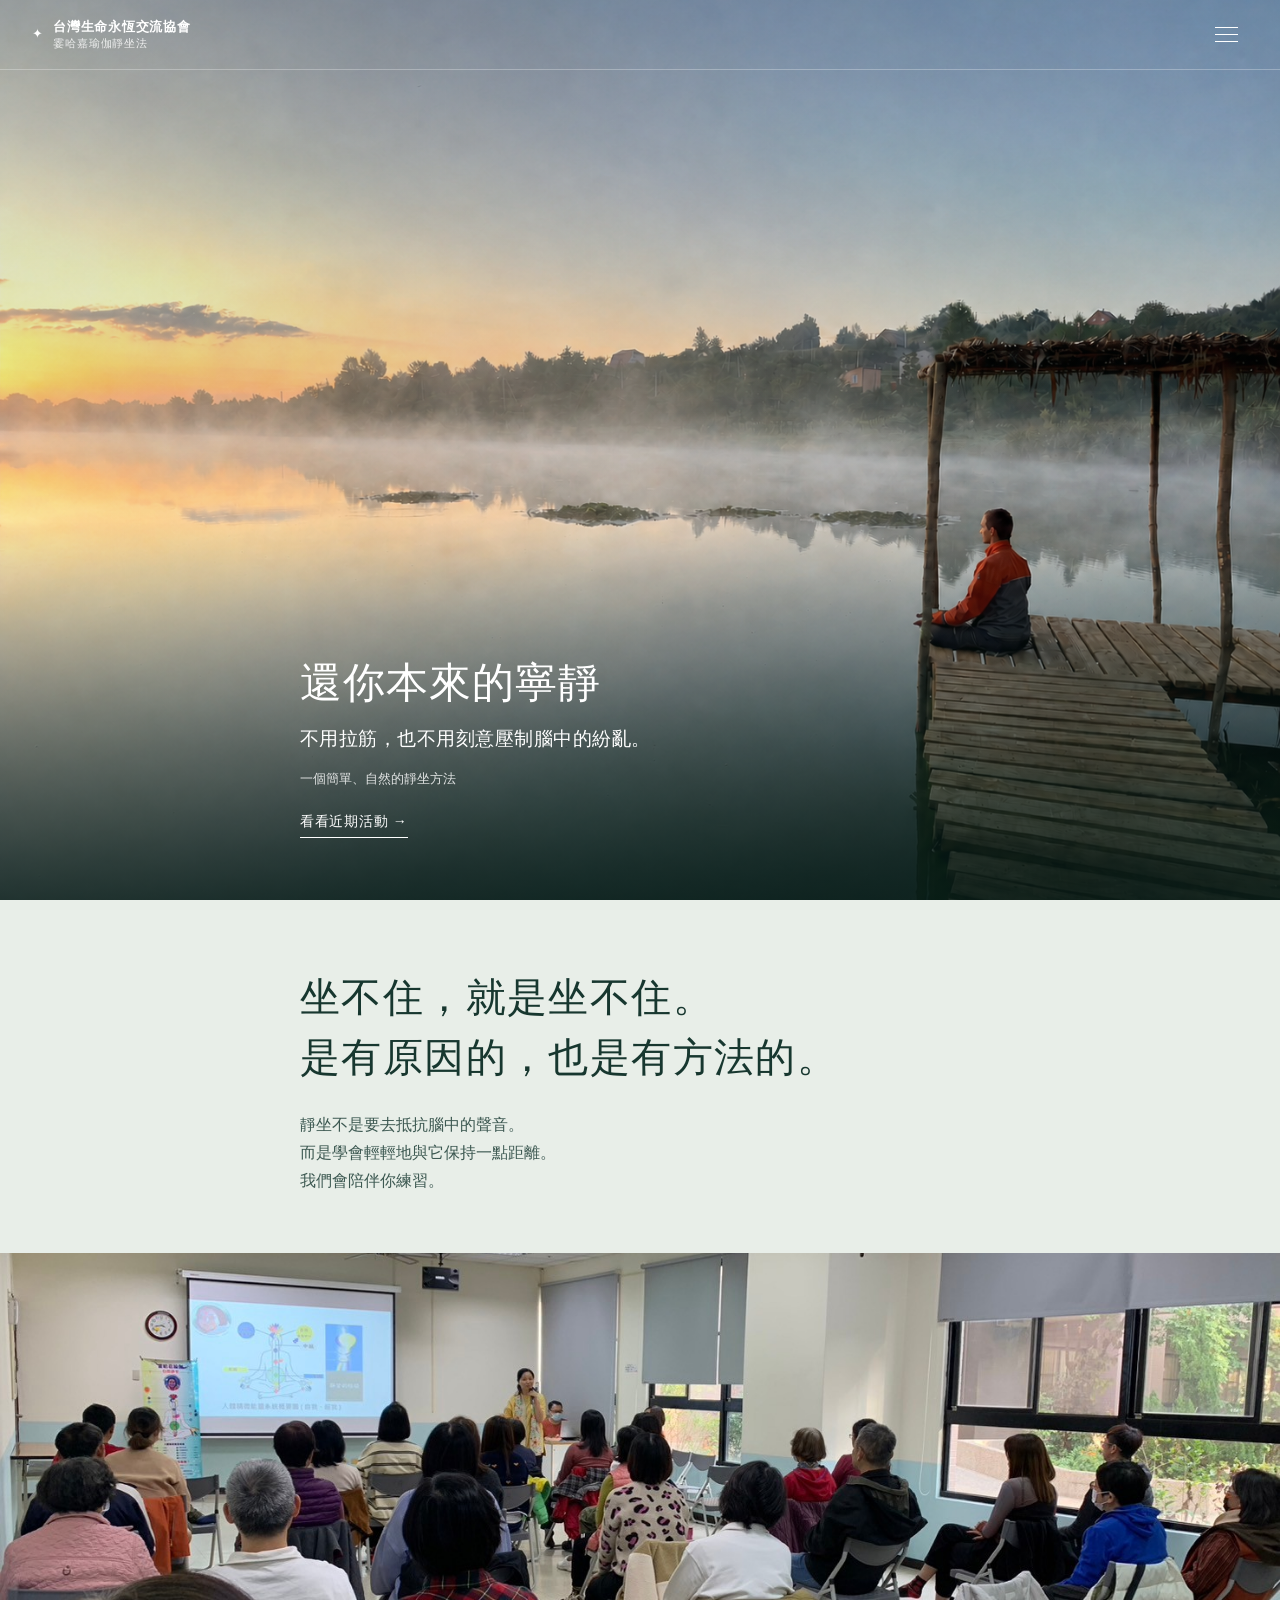
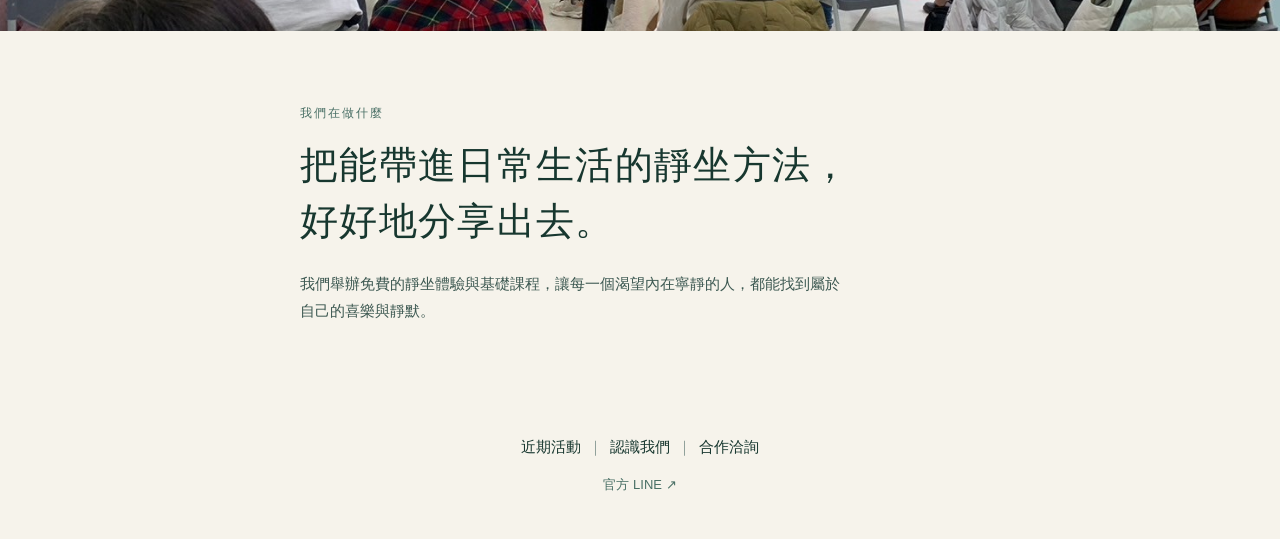
==== index.html @ e746034f "Add files via upload" ====
<!doctype html>
<html lang="zh-Hant">
<head>
  <meta charset="utf-8">
  <meta name="viewport" content="width=device-width,initial-scale=1,viewport-fit=cover">
  <meta name="robots" content="noindex, noarchive">
  <meta property="og:type" content="website">
  <meta property="og:title" content="還你本來的寧靜｜霎哈嘉瑜伽靜坐法">
  <meta property="og:description" content="一個簡單、自然，適合初學者的靜坐方法。">
  <meta property="og:url" content="https://sahajayogatw.github.io/The-Silence-Within/">
  <meta property="og:image" content="https://sahajayogatw.github.io/The-Silence-Within/assets/og.png?v=2">
  <meta name="twitter:card" content="summary_large_image">
  <meta name="twitter:image" content="https://sahajayogatw.github.io/The-Silence-Within/assets/og.png?v=2">
  <link rel="canonical" href="https://sahajayogatw.github.io/The-Silence-Within/">
  <title>還你本來的寧靜｜霎哈嘉瑜伽靜坐法</title>
  <style>
    :root{--ink:#17372f;--deep:#0d2b25;--lake:#496f65;--mist:#e8eee8;--paper:#f6f3eb;--line:rgba(23,55,47,.22);--serif:"Noto Serif TC","Songti TC","PMingLiU",serif;--sans:"Noto Sans TC","PingFang TC","Microsoft JhengHei",sans-serif}
    *{box-sizing:border-box}html{scroll-behavior:smooth}body{margin:0;background:var(--paper);color:var(--ink);font-family:var(--sans);line-height:1.75}a{color:inherit}button{font:inherit}.site-header{position:absolute;inset:0 0 auto;z-index:10;height:70px;padding:0 18px;display:flex;align-items:center;color:#fff;border-bottom:1px solid rgba(255,255,255,.28)}
    .brand{display:flex;align-items:center;gap:10px;text-decoration:none}.mark{font-size:13px}.brand-copy{display:flex;flex-direction:column;line-height:1.35}.brand-copy strong{font-family:var(--serif);font-size:13px;letter-spacing:.06em}.brand-copy span{font-size:11px;opacity:.84;letter-spacing:.08em}
    .menu-button{margin-left:auto;width:44px;height:44px;border:0;background:transparent;color:inherit;display:grid;place-items:center;cursor:pointer}.menu-icon,.menu-icon:before,.menu-icon:after{content:"";display:block;width:23px;height:1px;background:currentColor;position:relative}.menu-icon:before{position:absolute;top:-7px}.menu-icon:after{position:absolute;top:7px}.menu-button[aria-expanded=true] .menu-icon{background:transparent}.menu-button[aria-expanded=true] .menu-icon:before{top:0;transform:rotate(45deg)}.menu-button[aria-expanded=true] .menu-icon:after{top:0;transform:rotate(-45deg)}
    .mobile-nav{position:fixed;z-index:9;inset:0;background:var(--deep);color:#fff;padding:112px 24px 40px;display:flex;flex-direction:column;transform:translateY(-102%);transition:transform .3s ease}.mobile-nav.open{transform:none}.mobile-nav a{font-family:var(--serif);font-size:28px;text-decoration:none;padding:13px 0;border-bottom:1px solid rgba(255,255,255,.18)}.mobile-nav a[aria-current="page"]{border-bottom-color:rgba(255,255,255,.72)}.mobile-nav small{margin-top:auto;opacity:.65}
    .hero{height:100svh;min-height:620px;position:relative;display:flex;align-items:flex-end;color:#fff;overflow:hidden;background:#58736a}.hero img{position:absolute;inset:0;width:100%;height:100%;object-fit:cover;object-position:82% center}.hero:after{content:"";position:absolute;inset:0;background:linear-gradient(rgba(7,29,25,.24),rgba(7,29,25,.01) 58%,rgba(7,29,25,.82))}.hero-copy{position:relative;z-index:1;width:100%;padding:0 22px max(62px,calc(env(safe-area-inset-bottom) + 42px))}.hero h1{font-family:var(--serif);font-weight:500;font-size:clamp(33px,9.5vw,42px);line-height:1.2;letter-spacing:.025em;white-space:nowrap;margin:0 0 15px}.hero-lede{font-family:var(--serif);font-size:19px;line-height:1.65;letter-spacing:.025em;margin:0}.hero-note{font-size:13px;margin:13px 0 0;color:rgba(255,255,255,.84)}.line-link{display:inline-block;margin-top:18px;padding-bottom:4px;border-bottom:1px solid currentColor;text-decoration:none;font-size:14px;letter-spacing:.05em}
    .experience{background:var(--mist)}.experience-copy{padding:68px 22px 58px}.kicker{font-size:12px;letter-spacing:.17em;color:var(--lake);margin:0 0 13px}.experience h2,.work h2{font-family:var(--serif);font-weight:500;letter-spacing:.035em}.experience h2{font-size:clamp(30px,8.8vw,40px);line-height:1.5;margin:0 0 23px}.experience-text{font-size:16px;color:#3c5851;margin:0;max-width:34em}.experience-photo{display:block;width:100%;height:clamp(270px,42svh,420px);object-fit:cover;object-position:center 44%}
    .work{padding:72px 22px 68px;background:var(--paper)}.work h2{font-size:clamp(28px,8.2vw,38px);line-height:1.48;margin:0 0 22px}.work-copy{font-size:15px;color:#3c5851;margin:0;max-width:36em}.work .line-link{color:var(--ink);margin-top:25px}
    .gateways{padding:42px 22px}.gateway-list{display:flex;align-items:center;justify-content:center}.gateway{display:flex;align-items:center;text-decoration:none;font-family:var(--serif);font-size:15px;white-space:nowrap}.gateway:not(:last-child):after{content:"｜";margin:0 7px;color:#879993;font-family:var(--sans);font-weight:300}.gateway strong{font-weight:500}.gateway:active{color:var(--lake)}
    footer{background:var(--deep);color:#dce5df;padding:42px 22px}.footer-meta{display:flex;align-items:baseline;flex-wrap:wrap;gap:5px 10px}.footer-name{font-family:var(--serif);font-size:clamp(11px,3.15vw,13px);line-height:1.7;letter-spacing:.01em;white-space:nowrap;margin:0}.footer-link{color:#b9cac2;font-size:12px;text-underline-offset:4px;white-space:nowrap}
    .mobile-line{display:inline}
    @media(max-width:599px){.mobile-line{display:block}.desktop-break{display:none}.experience h2{font-size:28px;line-height:1.55}}
    @media(min-width:600px){.site-header{padding-inline:32px}.hero-copy,.experience-copy,.work,.gateways,footer{padding-left:max(32px,calc((100vw - 680px)/2));padding-right:max(32px,calc((100vw - 680px)/2))}}
    @media(prefers-reduced-motion:reduce){html{scroll-behavior:auto}.mobile-nav{transition:none}}
    .social-link{display:block;width:max-content;margin:14px auto 0;color:var(--lake);font-size:13px;text-decoration:none}
  </style>
</head>
<body>
  <header class="site-header"><a class="brand" href="#top"><span class="mark" aria-hidden="true">✦</span><span class="brand-copy"><strong>台灣生命永恆交流協會</strong><span>霎哈嘉瑜伽靜坐法</span></span></a><button class="menu-button" type="button" aria-label="開啟主要導覽" aria-expanded="false"><span class="menu-icon"></span></button></header>
  <nav class="mobile-nav" aria-label="主要導覽"><a href="index.html" aria-current="page">首頁</a><a href="activities.html">近期活動</a><a href="about.html">認識我們</a><a href="cooperate.html">合作洽詢</a><a href="https://docs.google.com/forms/d/e/1FAIpQLSfNof_KQOU9m71T4J-Yn13YoA4w-m708eal8SSy8WgQqDBzGQ/viewform?usp=publish-editor" target="_blank" rel="noopener">聯繫我們 ↗</a><a href="https://sahajayoga-tw.com/" target="_blank" rel="noopener">霎哈嘉瑜伽官網 ↗</a><small>簡單、自然，從親身體驗開始。</small></nav>
  <main id="top">
    <section class="hero"><img src="assets/home-lake-clean.png" alt="清晨薄霧中的湖面，一位練習者在水邊安靜靜坐"><div class="hero-copy"><h1>還你本來的寧靜</h1><p class="hero-lede"><span class="mobile-line">不用拉筋，也不用刻意</span><span class="mobile-line">壓制腦中的紛亂。</span></p><p class="hero-note">一個簡單、自然的靜坐方法</p><a class="line-link" href="activities.html">看看近期活動 →</a></div></section>
    <section class="experience"><div class="experience-copy"><h2><span class="mobile-line">坐不住，就是坐不住。</span><br class="desktop-break"><span class="mobile-line">是有原因的，</span><span class="mobile-line">也是有方法的。</span></h2><p class="experience-text">靜坐不是要去抵抗腦中的聲音。<br>而是學會輕輕地與它保持一點距離。<br>我們會陪伴你練習。</p></div><img class="experience-photo" src="assets/about-class.jpg" alt="真實課程中，參與者一起安靜練習靜坐"></section>
    <section class="work"><p class="kicker">我們在做什麼</p><h2><span class="mobile-line">把能帶進日常生活的</span><span class="mobile-line">靜坐方法，</span><br class="desktop-break"><span class="mobile-line">好好地分享出去。</span></h2><p class="work-copy">我們舉辦免費的靜坐體驗與基礎課程，讓每一個渴望內在寧靜的人，都能找到屬於自己的喜樂與靜默。</p></section>
    <section class="gateways" aria-label="主要入口"><div class="gateway-list"><a class="gateway" href="activities.html"><strong>近期活動</strong></a><a class="gateway" href="about.html"><strong>認識我們</strong></a><a class="gateway" href="cooperate.html"><strong>合作洽詢</strong></a></div><a class="social-link" href="https://lin.ee/pckyV9F" target="_blank" rel="noopener">官方 LINE ↗</a></section>
  </main>
  <script>const b=document.querySelector('.menu-button'),n=document.querySelector('.mobile-nav');function closeMenu(){b.setAttribute('aria-expanded','false');b.setAttribute('aria-label','開啟主要導覽');n.classList.remove('open');document.body.style.overflow=''}b.addEventListener('click',()=>{const o=b.getAttribute('aria-expanded')!=='true';b.setAttribute('aria-expanded',String(o));b.setAttribute('aria-label',o?'關閉主要導覽':'開啟主要導覽');n.classList.toggle('open',o);document.body.style.overflow=o?'hidden':''});n.querySelectorAll('a').forEach(a=>a.addEventListener('click',closeMenu));document.addEventListener('keydown',e=>{if(e.key==='Escape')closeMenu()});</script>
</body>
</html>
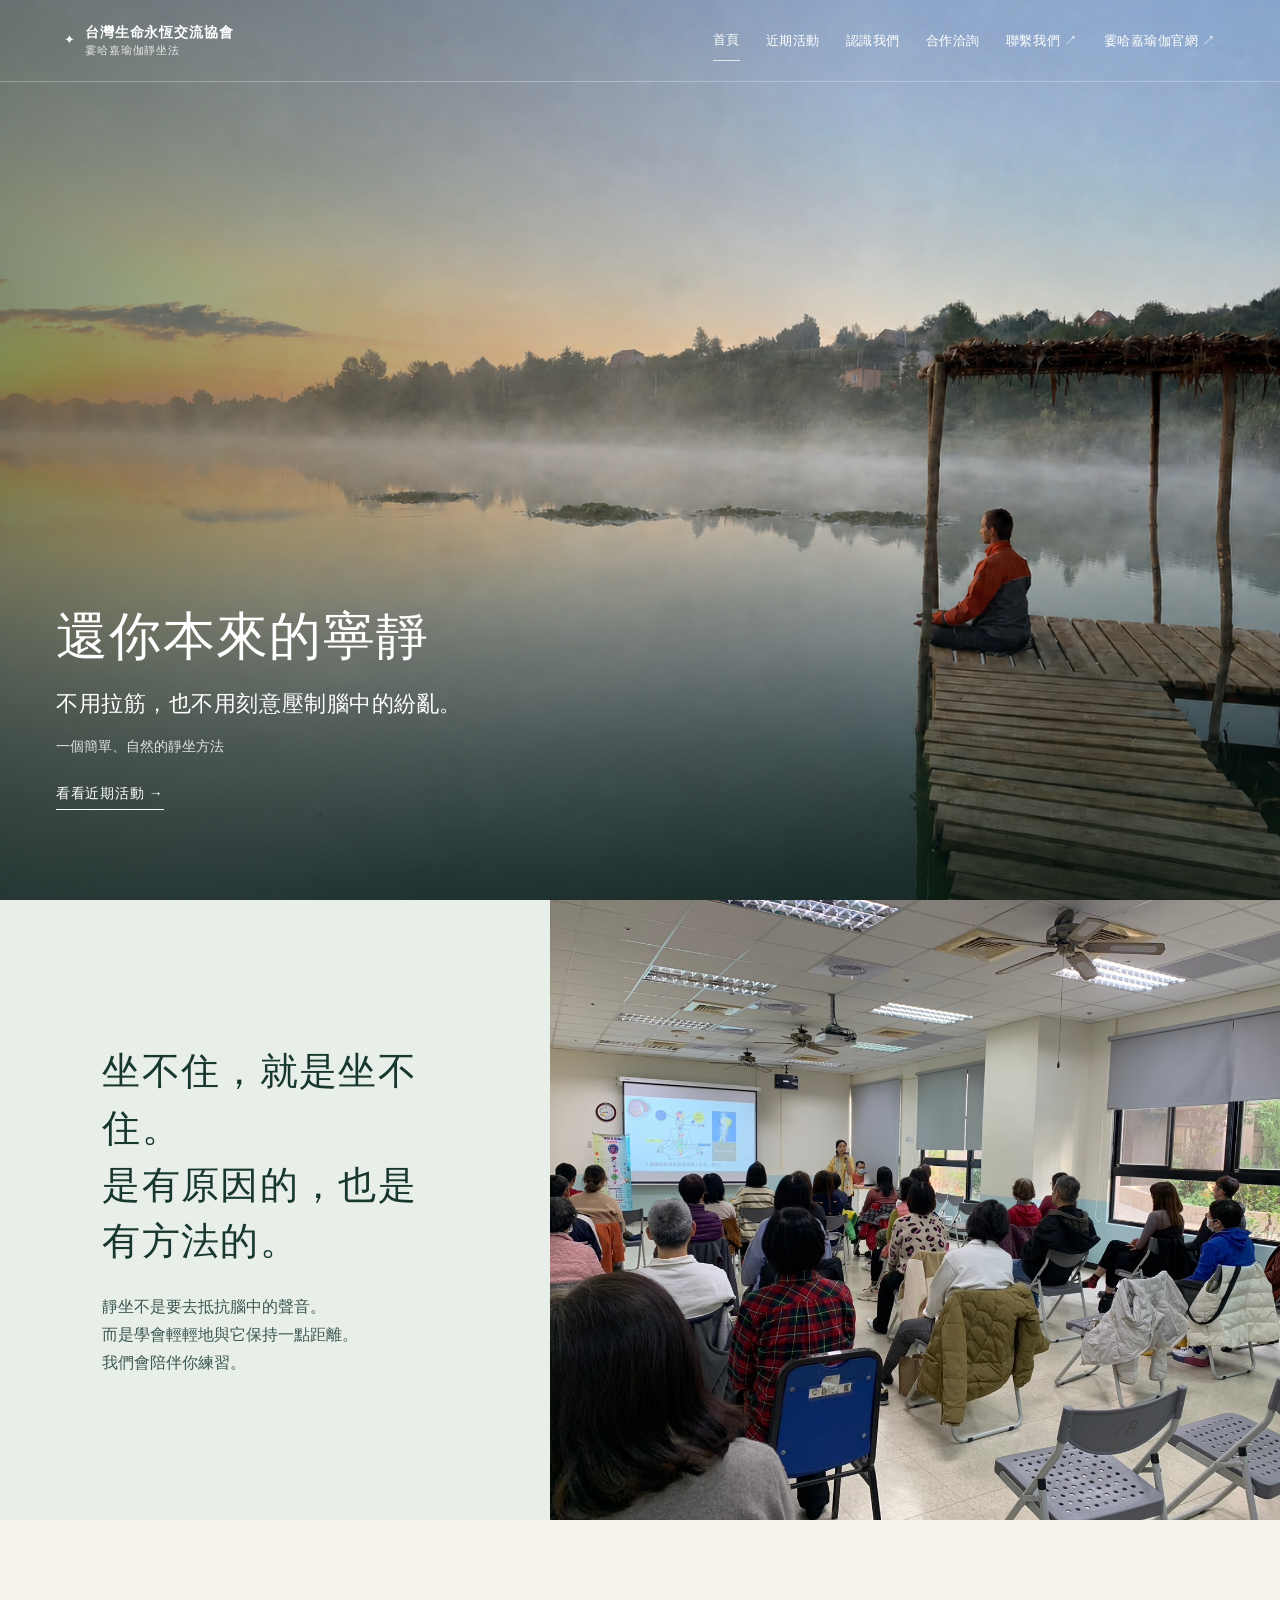
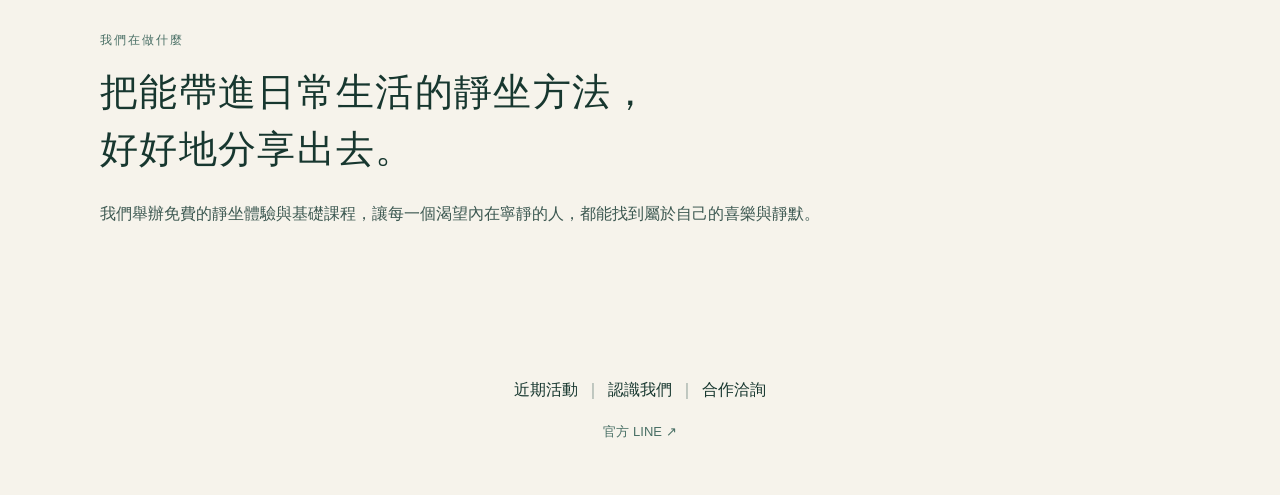
==== commit 0d97baba: "Adapt four-page site for desktop layouts" ====
--- a/index.html
+++ b/index.html
@@ -29,6 +29,17 @@
     @media(min-width:600px){.site-header{padding-inline:32px}.hero-copy,.experience-copy,.work,.gateways,footer{padding-left:max(32px,calc((100vw - 680px)/2));padding-right:max(32px,calc((100vw - 680px)/2))}}
     @media(prefers-reduced-motion:reduce){html{scroll-behavior:auto}.mobile-nav{transition:none}}
     .social-link{display:block;width:max-content;margin:14px auto 0;color:var(--lake);font-size:13px;text-decoration:none}
+    @media(min-width:900px){
+      .site-header{height:82px;padding:0 clamp(44px,5vw,92px)}
+      .brand-copy strong{font-size:14px}.brand-copy span{font-size:11px}.menu-button{display:none}
+      .mobile-nav{position:absolute;z-index:11;inset:0 clamp(44px,5vw,92px) auto auto;height:82px;width:auto;padding:0;display:flex;flex-direction:row;align-items:center;gap:26px;background:transparent;transform:none;transition:none}
+      .mobile-nav a{font-family:var(--sans);font-size:13px;letter-spacing:.04em;padding:8px 0;border:0;white-space:nowrap}.mobile-nav a[aria-current="page"]{border-bottom:1px solid rgba(255,255,255,.75)}.mobile-nav small{display:none}
+      .hero{min-height:700px}.hero img{object-position:center center}.hero:after{background:linear-gradient(90deg,rgba(7,29,25,.5) 0%,rgba(7,29,25,.18) 42%,rgba(7,29,25,.02) 68%),linear-gradient(0deg,rgba(7,29,25,.58),transparent 48%)}
+      .hero-copy{width:min(1180px,calc(100% - 112px));margin:0 auto;padding:0 0 clamp(82px,10vh,118px)}.hero h1{font-size:clamp(50px,4.1vw,68px);margin-bottom:18px}.hero-lede{font-size:22px;line-height:1.6}.hero-note{font-size:14px}.line-link{font-size:14px;margin-top:22px}
+      .experience{display:grid;grid-template-columns:minmax(430px,.86fr) minmax(560px,1.14fr);min-height:620px}.experience-copy{display:flex;flex-direction:column;justify-content:center;padding:80px clamp(60px,8vw,150px)}.experience h2{font-size:clamp(38px,3vw,50px);line-height:1.48}.experience-photo{height:100%;min-height:620px;object-position:center 44%}
+      .work{padding:110px max(72px,calc((100vw - 1080px)/2)) 100px}.work h2{font-size:clamp(38px,3vw,48px);max-width:19em}.work-copy{font-size:16px;max-width:48em}
+      .gateways{padding:48px max(72px,calc((100vw - 1080px)/2)) 52px}.gateway{font-size:16px}.social-link{margin-top:17px}
+    }
   </style>
 </head>
 <body>
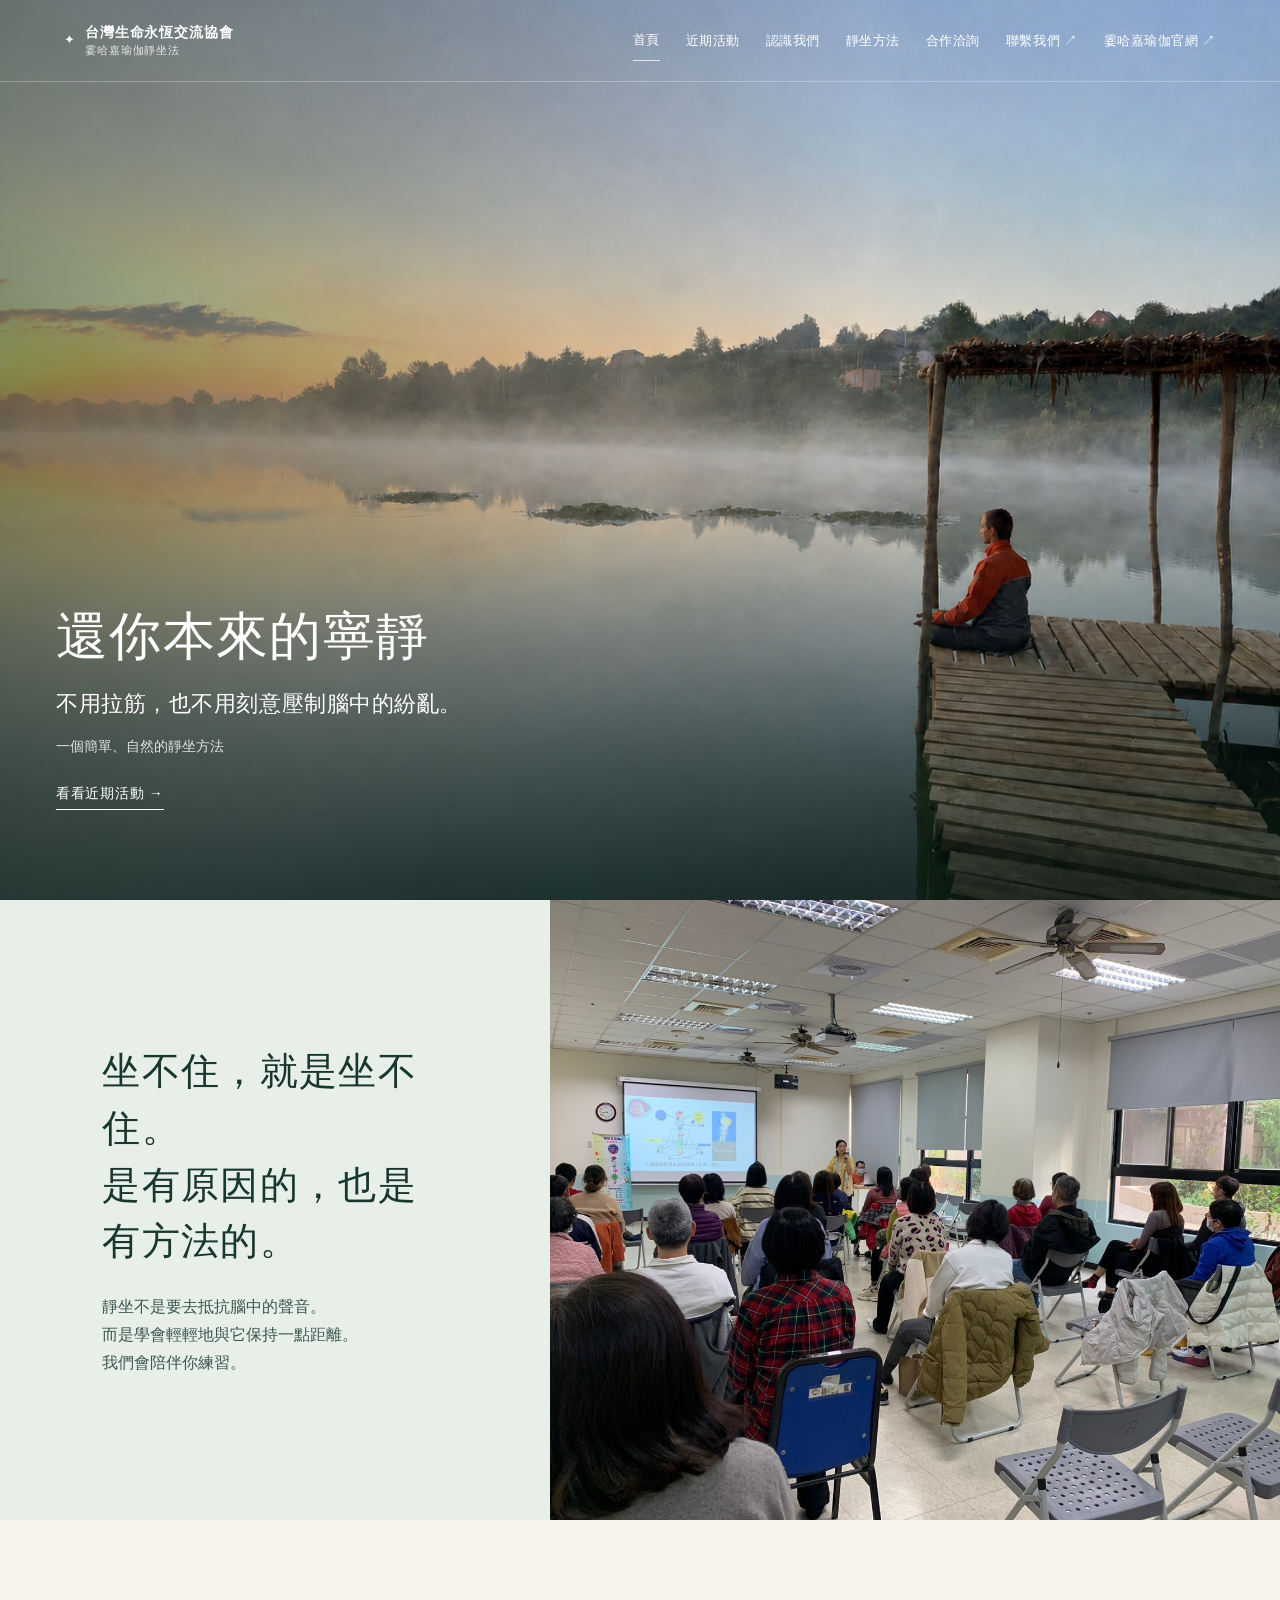
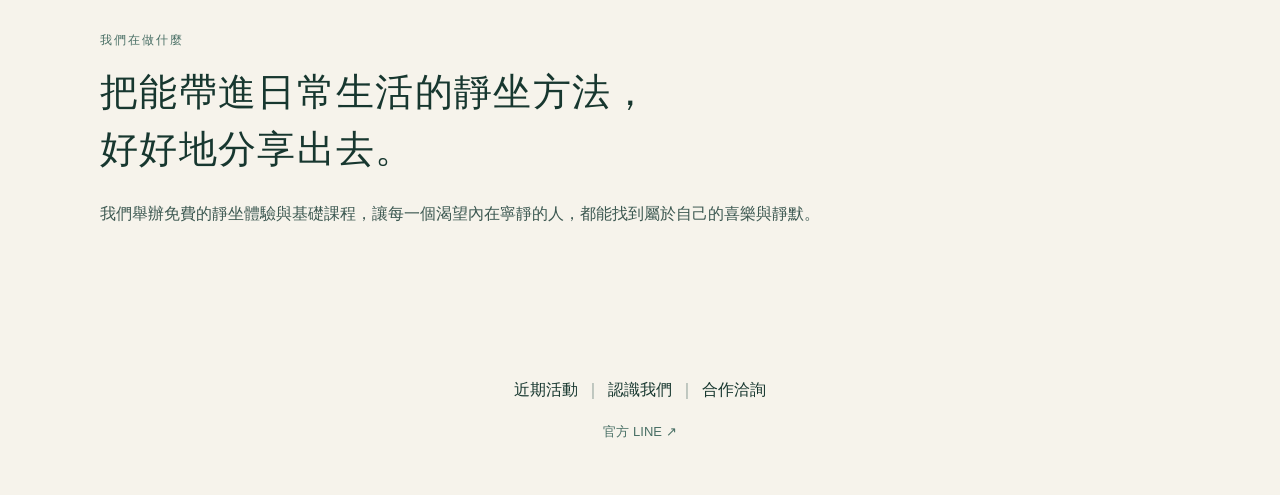
==== commit 7107d31e: "Add files via upload" ====
--- a/index.html
+++ b/index.html
@@ -44,7 +44,7 @@
 </head>
 <body>
   <header class="site-header"><a class="brand" href="#top"><span class="mark" aria-hidden="true">✦</span><span class="brand-copy"><strong>台灣生命永恆交流協會</strong><span>霎哈嘉瑜伽靜坐法</span></span></a><button class="menu-button" type="button" aria-label="開啟主要導覽" aria-expanded="false"><span class="menu-icon"></span></button></header>
-  <nav class="mobile-nav" aria-label="主要導覽"><a href="index.html" aria-current="page">首頁</a><a href="activities.html">近期活動</a><a href="about.html">認識我們</a><a href="cooperate.html">合作洽詢</a><a href="https://docs.google.com/forms/d/e/1FAIpQLSfNof_KQOU9m71T4J-Yn13YoA4w-m708eal8SSy8WgQqDBzGQ/viewform?usp=publish-editor" target="_blank" rel="noopener">聯繫我們 ↗</a><a href="https://sahajayoga-tw.com/" target="_blank" rel="noopener">霎哈嘉瑜伽官網 ↗</a><small>簡單、自然，從親身體驗開始。</small></nav>
+  <nav class="mobile-nav" aria-label="主要導覽"><a href="index.html" aria-current="page">首頁</a><a href="activities.html">近期活動</a><a href="about.html">認識我們</a><a href="meditation.html">靜坐方法</a><a href="cooperate.html">合作洽詢</a><a href="https://docs.google.com/forms/d/e/1FAIpQLSfNof_KQOU9m71T4J-Yn13YoA4w-m708eal8SSy8WgQqDBzGQ/viewform?usp=publish-editor" target="_blank" rel="noopener">聯繫我們 ↗</a><a href="https://sahajayoga-tw.com/" target="_blank" rel="noopener">霎哈嘉瑜伽官網 ↗</a><small>簡單、自然，從親身體驗開始。</small></nav>
   <main id="top">
     <section class="hero"><img src="assets/home-lake-clean.png" alt="清晨薄霧中的湖面，一位練習者在水邊安靜靜坐"><div class="hero-copy"><h1>還你本來的寧靜</h1><p class="hero-lede"><span class="mobile-line">不用拉筋，也不用刻意</span><span class="mobile-line">壓制腦中的紛亂。</span></p><p class="hero-note">一個簡單、自然的靜坐方法</p><a class="line-link" href="activities.html">看看近期活動 →</a></div></section>
     <section class="experience"><div class="experience-copy"><h2><span class="mobile-line">坐不住，就是坐不住。</span><br class="desktop-break"><span class="mobile-line">是有原因的，</span><span class="mobile-line">也是有方法的。</span></h2><p class="experience-text">靜坐不是要去抵抗腦中的聲音。<br>而是學會輕輕地與它保持一點距離。<br>我們會陪伴你練習。</p></div><img class="experience-photo" src="assets/about-class.jpg" alt="真實課程中，參與者一起安靜練習靜坐"></section>
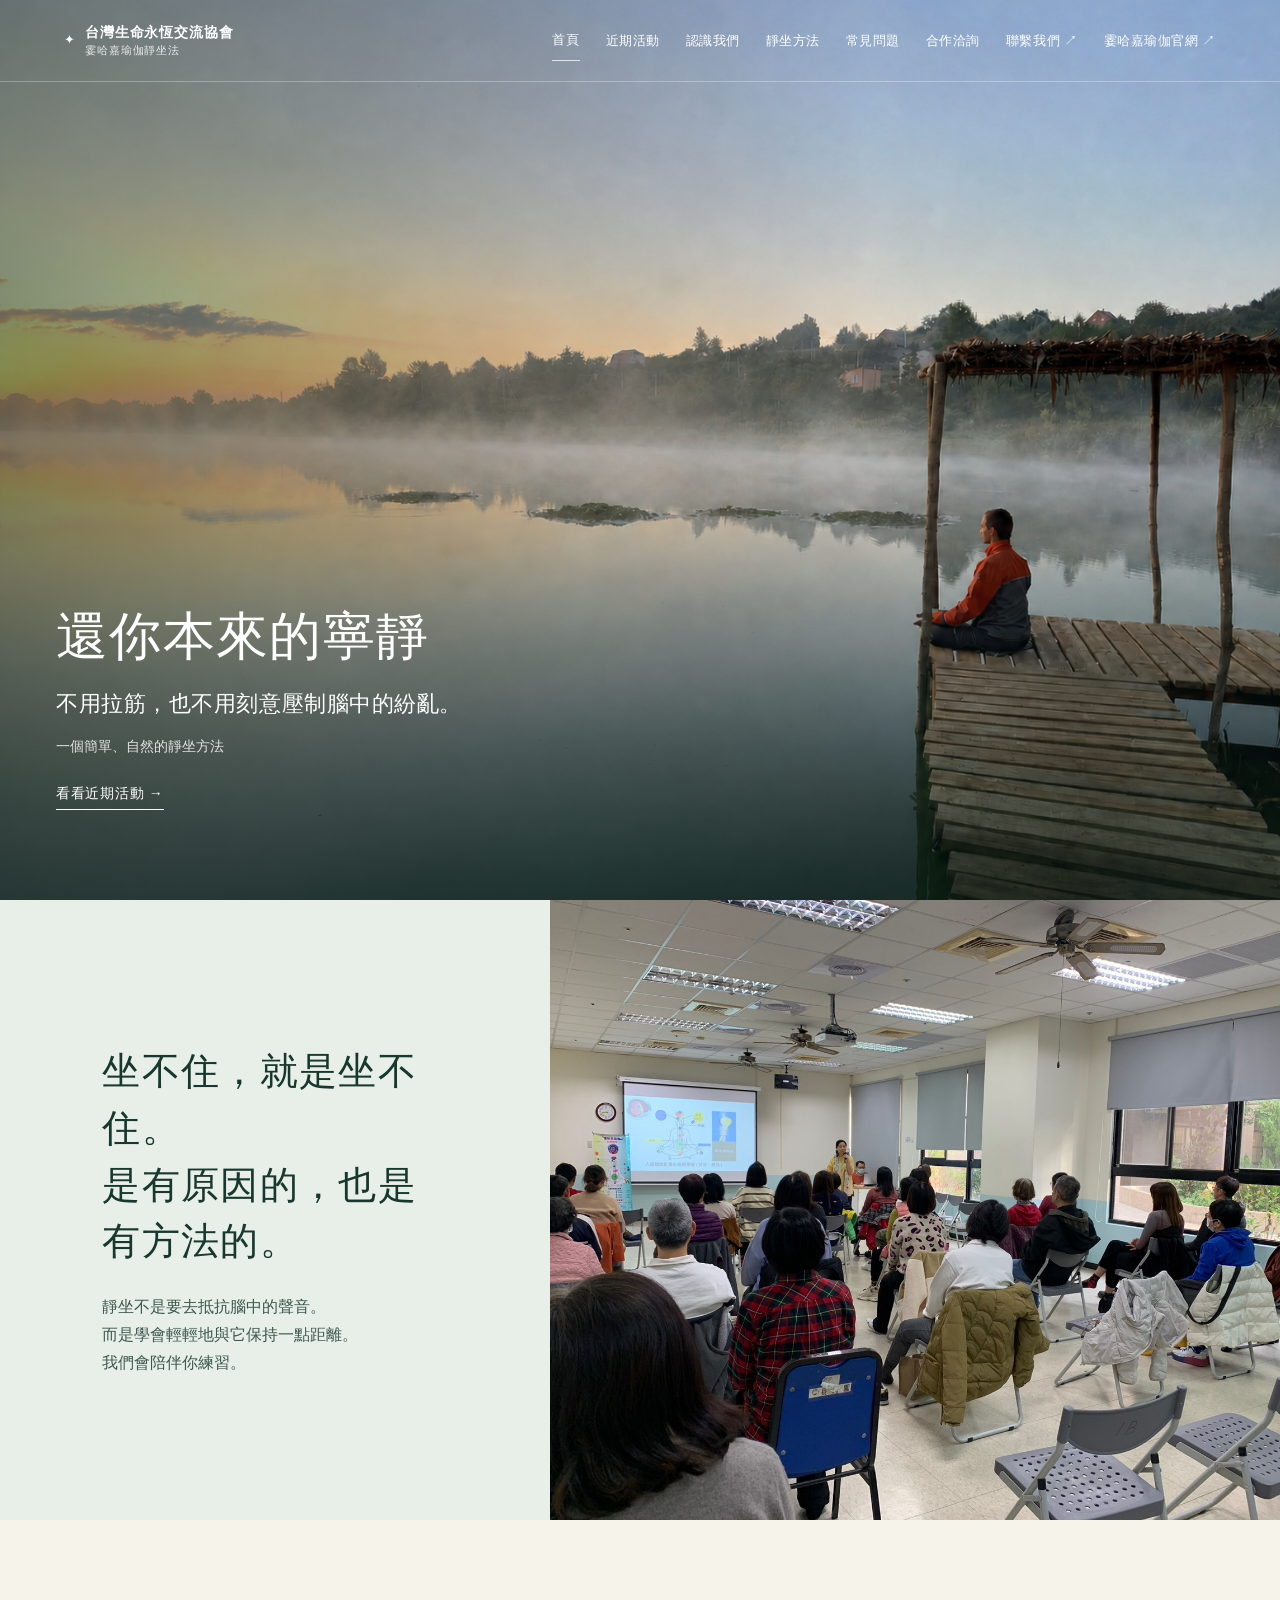
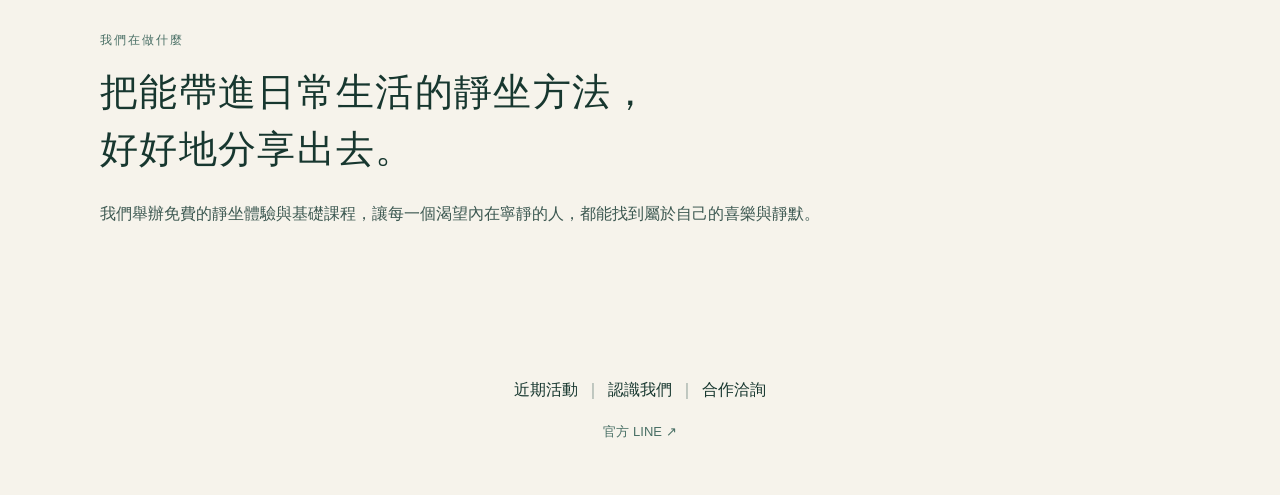
==== commit 70728455: "補充協會資料、全球背景與常見問題" ====
--- a/index.html
+++ b/index.html
@@ -44,7 +44,7 @@
 </head>
 <body>
   <header class="site-header"><a class="brand" href="#top"><span class="mark" aria-hidden="true">✦</span><span class="brand-copy"><strong>台灣生命永恆交流協會</strong><span>霎哈嘉瑜伽靜坐法</span></span></a><button class="menu-button" type="button" aria-label="開啟主要導覽" aria-expanded="false"><span class="menu-icon"></span></button></header>
-  <nav class="mobile-nav" aria-label="主要導覽"><a href="index.html" aria-current="page">首頁</a><a href="activities.html">近期活動</a><a href="about.html">認識我們</a><a href="meditation.html">靜坐方法</a><a href="cooperate.html">合作洽詢</a><a href="https://docs.google.com/forms/d/e/1FAIpQLSfNof_KQOU9m71T4J-Yn13YoA4w-m708eal8SSy8WgQqDBzGQ/viewform?usp=publish-editor" target="_blank" rel="noopener">聯繫我們 ↗</a><a href="https://sahajayoga-tw.com/" target="_blank" rel="noopener">霎哈嘉瑜伽官網 ↗</a><small>簡單、自然，從親身體驗開始。</small></nav>
+  <nav class="mobile-nav" aria-label="主要導覽"><a href="index.html" aria-current="page">首頁</a><a href="activities.html">近期活動</a><a href="about.html">認識我們</a><a href="meditation.html">靜坐方法</a><a href="faq.html">常見問題</a><a href="cooperate.html">合作洽詢</a><a href="https://docs.google.com/forms/d/e/1FAIpQLSfNof_KQOU9m71T4J-Yn13YoA4w-m708eal8SSy8WgQqDBzGQ/viewform?usp=publish-editor" target="_blank" rel="noopener">聯繫我們 ↗</a><a href="https://sahajayoga-tw.com/" target="_blank" rel="noopener">霎哈嘉瑜伽官網 ↗</a><small>簡單、自然，從親身體驗開始。</small></nav>
   <main id="top">
     <section class="hero"><img src="assets/home-lake-clean.png" alt="清晨薄霧中的湖面，一位練習者在水邊安靜靜坐"><div class="hero-copy"><h1>還你本來的寧靜</h1><p class="hero-lede"><span class="mobile-line">不用拉筋，也不用刻意</span><span class="mobile-line">壓制腦中的紛亂。</span></p><p class="hero-note">一個簡單、自然的靜坐方法</p><a class="line-link" href="activities.html">看看近期活動 →</a></div></section>
     <section class="experience"><div class="experience-copy"><h2><span class="mobile-line">坐不住，就是坐不住。</span><br class="desktop-break"><span class="mobile-line">是有原因的，</span><span class="mobile-line">也是有方法的。</span></h2><p class="experience-text">靜坐不是要去抵抗腦中的聲音。<br>而是學會輕輕地與它保持一點距離。<br>我們會陪伴你練習。</p></div><img class="experience-photo" src="assets/about-class.jpg" alt="真實課程中，參與者一起安靜練習靜坐"></section>
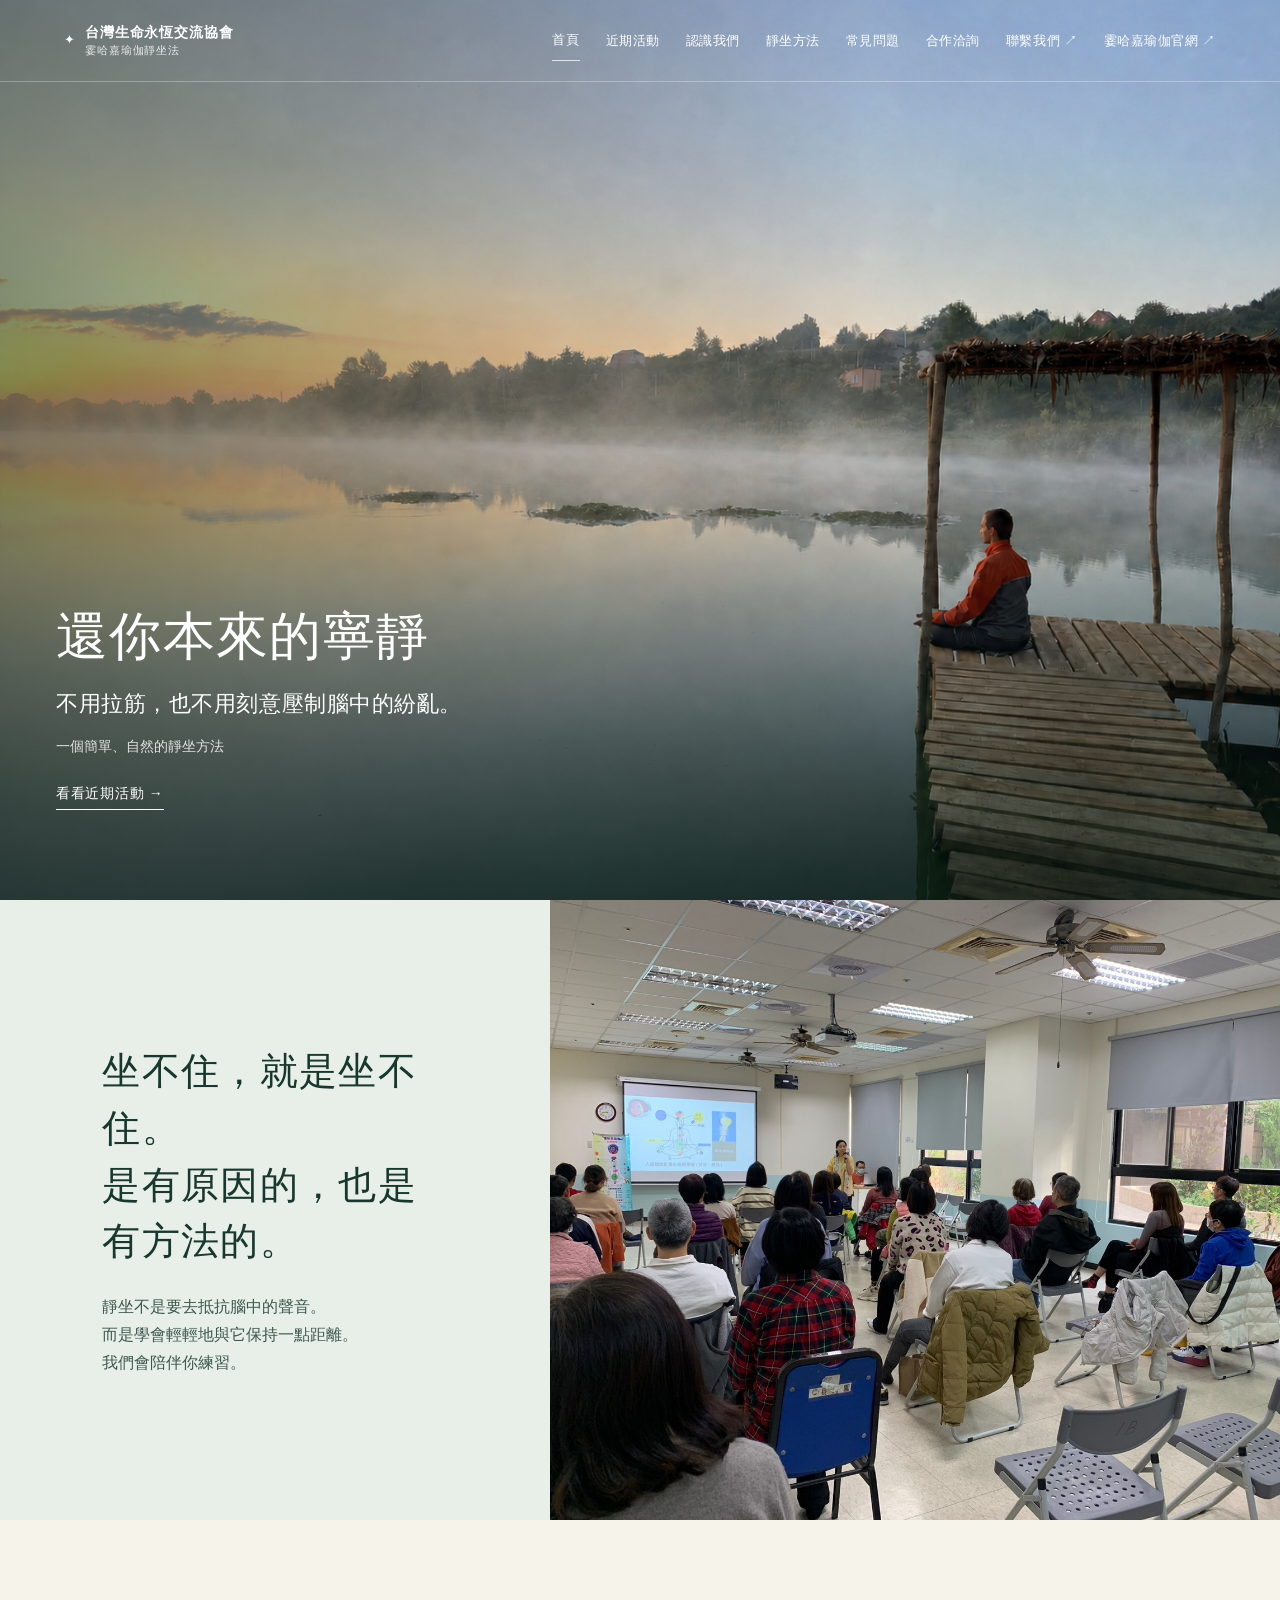
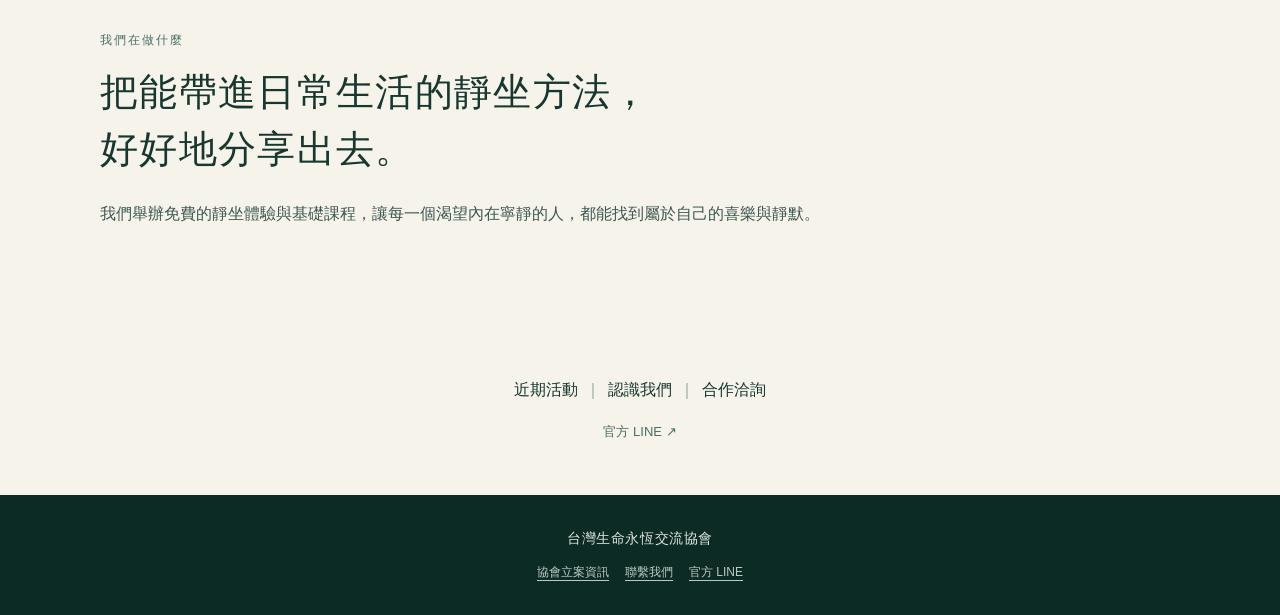
==== commit cd329d4b: "統一六頁協會資訊與聯絡頁尾" ====
--- a/index.html
+++ b/index.html
@@ -51,6 +51,7 @@
     <section class="work"><p class="kicker">我們在做什麼</p><h2><span class="mobile-line">把能帶進日常生活的</span><span class="mobile-line">靜坐方法，</span><br class="desktop-break"><span class="mobile-line">好好地分享出去。</span></h2><p class="work-copy">我們舉辦免費的靜坐體驗與基礎課程，讓每一個渴望內在寧靜的人，都能找到屬於自己的喜樂與靜默。</p></section>
     <section class="gateways" aria-label="主要入口"><div class="gateway-list"><a class="gateway" href="activities.html"><strong>近期活動</strong></a><a class="gateway" href="about.html"><strong>認識我們</strong></a><a class="gateway" href="cooperate.html"><strong>合作洽詢</strong></a></div><a class="social-link" href="https://lin.ee/pckyV9F" target="_blank" rel="noopener">官方 LINE ↗</a></section>
   </main>
+  <footer style="background:#0d2b25;color:#dce5df;padding:32px 22px;text-align:center;font-family:'Noto Sans TC','PingFang TC','Microsoft JhengHei',sans-serif"><p style="margin:0 0 10px;font-family:'Noto Serif TC','Songti TC','PMingLiU',serif;font-size:14px;letter-spacing:.04em">台灣生命永恆交流協會</p><nav aria-label="協會資訊與聯絡方式" style="display:flex;flex-wrap:wrap;justify-content:center;gap:6px 16px;font-size:12px;color:#b9cac2"><a href="about.html#association-title" style="color:inherit;text-underline-offset:4px">協會立案資訊</a><a href="https://docs.google.com/forms/d/e/1FAIpQLSfNof_KQOU9m71T4J-Yn13YoA4w-m708eal8SSy8WgQqDBzGQ/viewform?usp=publish-editor" target="_blank" rel="noopener" style="color:inherit;text-underline-offset:4px">聯繫我們</a><a href="https://lin.ee/pckyV9F" target="_blank" rel="noopener" style="color:inherit;text-underline-offset:4px">官方 LINE</a></nav></footer>
   <script>const b=document.querySelector('.menu-button'),n=document.querySelector('.mobile-nav');function closeMenu(){b.setAttribute('aria-expanded','false');b.setAttribute('aria-label','開啟主要導覽');n.classList.remove('open');document.body.style.overflow=''}b.addEventListener('click',()=>{const o=b.getAttribute('aria-expanded')!=='true';b.setAttribute('aria-expanded',String(o));b.setAttribute('aria-label',o?'關閉主要導覽':'開啟主要導覽');n.classList.toggle('open',o);document.body.style.overflow=o?'hidden':''});n.querySelectorAll('a').forEach(a=>a.addEventListener('click',closeMenu));document.addEventListener('keydown',e=>{if(e.key==='Escape')closeMenu()});</script>
 </body>
 </html>
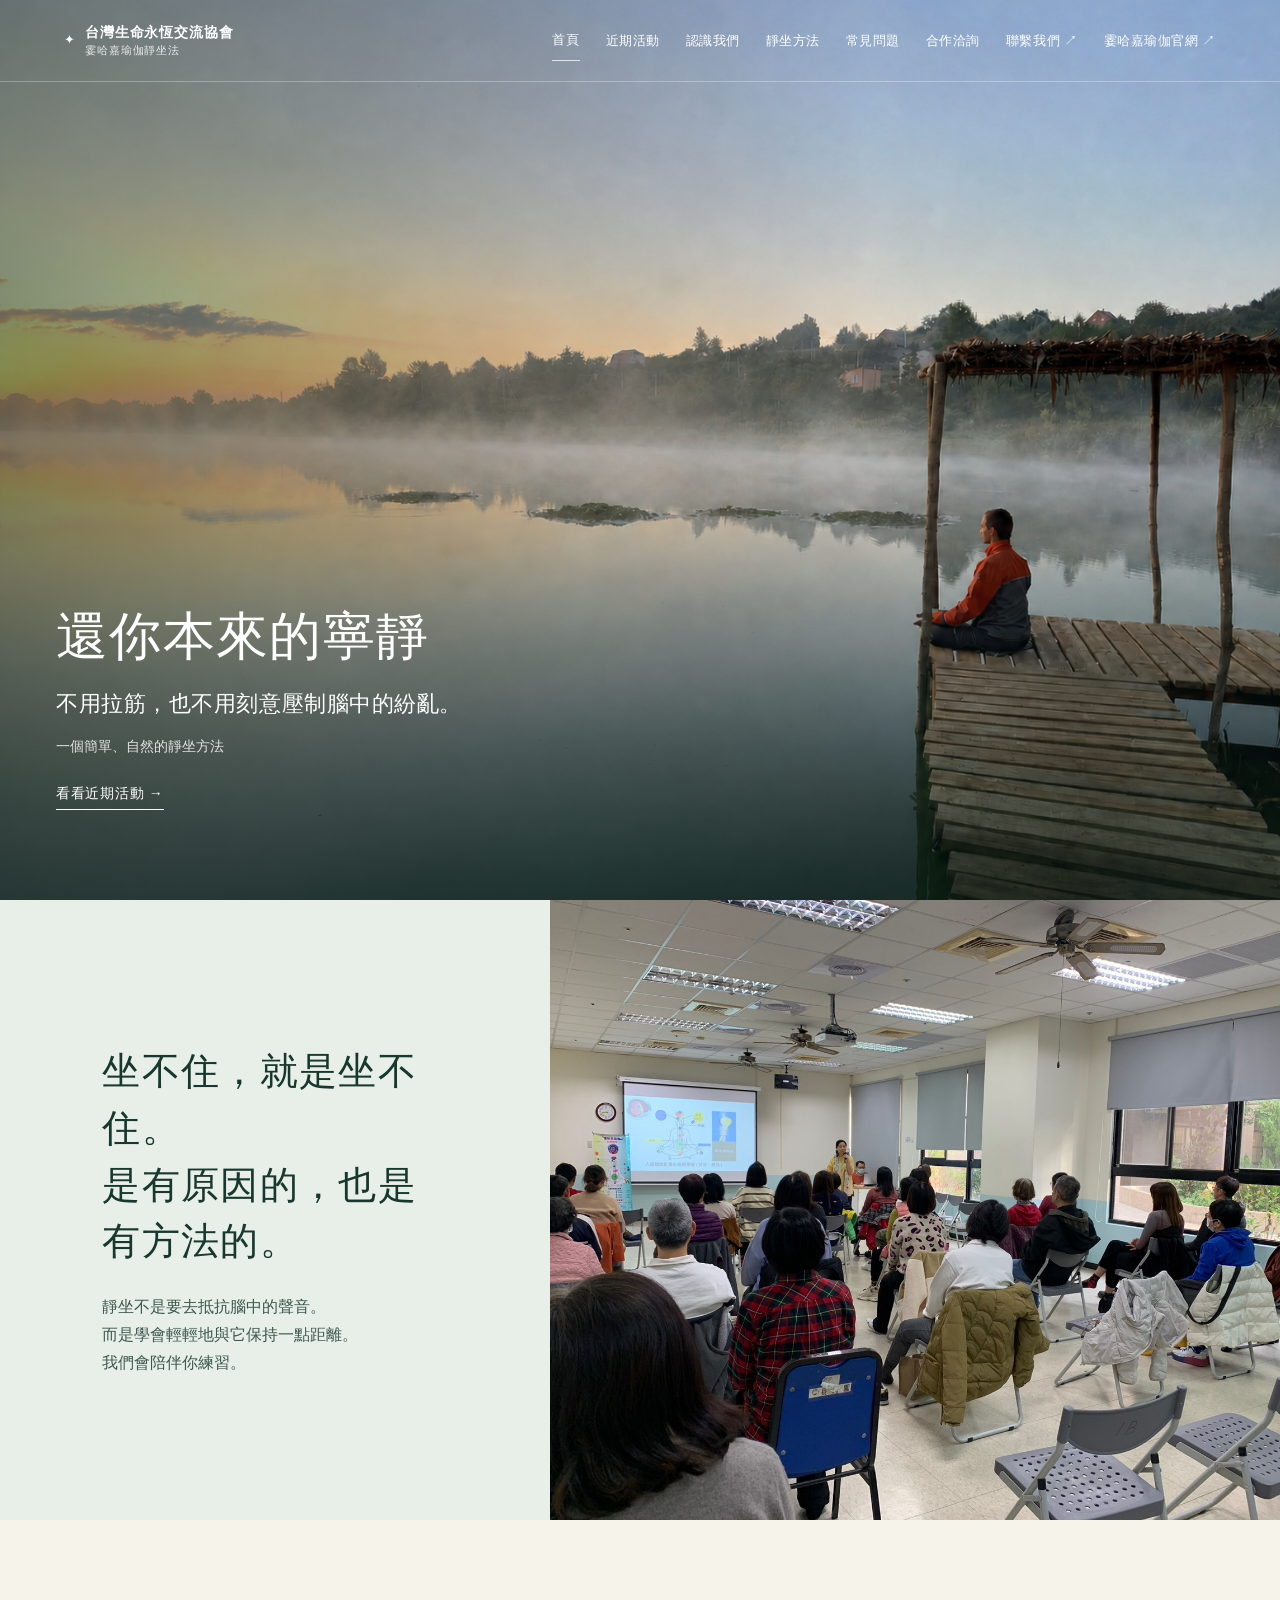
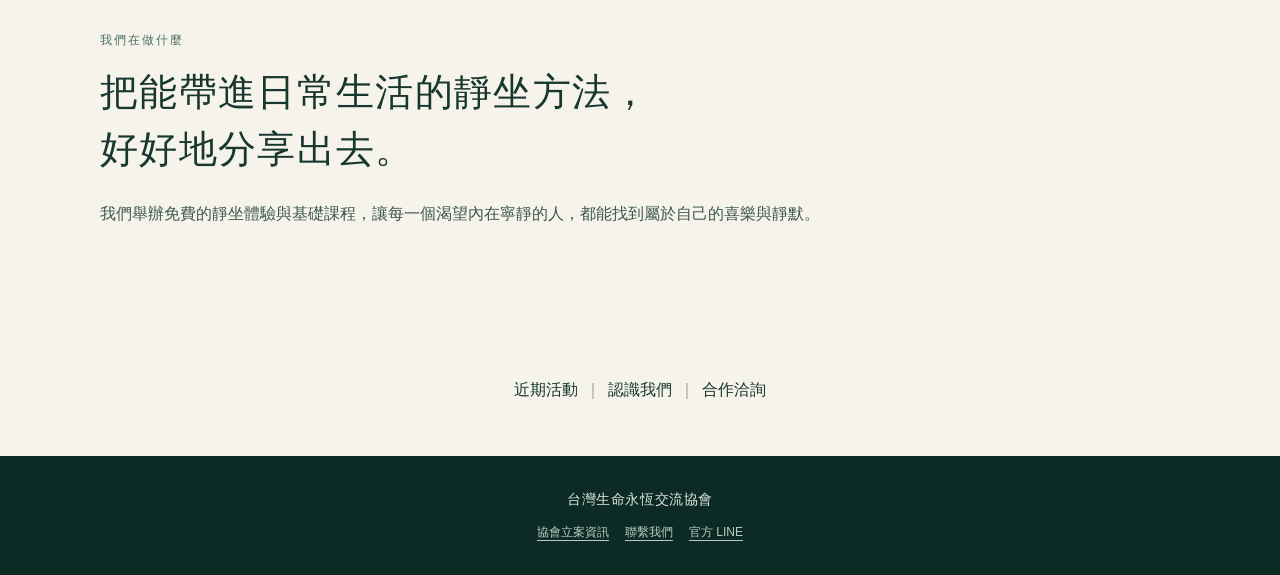
==== commit eb5faea6: "移除六頁重複的官方 LINE 入口" ====
--- a/index.html
+++ b/index.html
@@ -49,7 +49,7 @@
     <section class="hero"><img src="assets/home-lake-clean.png" alt="清晨薄霧中的湖面，一位練習者在水邊安靜靜坐"><div class="hero-copy"><h1>還你本來的寧靜</h1><p class="hero-lede"><span class="mobile-line">不用拉筋，也不用刻意</span><span class="mobile-line">壓制腦中的紛亂。</span></p><p class="hero-note">一個簡單、自然的靜坐方法</p><a class="line-link" href="activities.html">看看近期活動 →</a></div></section>
     <section class="experience"><div class="experience-copy"><h2><span class="mobile-line">坐不住，就是坐不住。</span><br class="desktop-break"><span class="mobile-line">是有原因的，</span><span class="mobile-line">也是有方法的。</span></h2><p class="experience-text">靜坐不是要去抵抗腦中的聲音。<br>而是學會輕輕地與它保持一點距離。<br>我們會陪伴你練習。</p></div><img class="experience-photo" src="assets/about-class.jpg" alt="真實課程中，參與者一起安靜練習靜坐"></section>
     <section class="work"><p class="kicker">我們在做什麼</p><h2><span class="mobile-line">把能帶進日常生活的</span><span class="mobile-line">靜坐方法，</span><br class="desktop-break"><span class="mobile-line">好好地分享出去。</span></h2><p class="work-copy">我們舉辦免費的靜坐體驗與基礎課程，讓每一個渴望內在寧靜的人，都能找到屬於自己的喜樂與靜默。</p></section>
-    <section class="gateways" aria-label="主要入口"><div class="gateway-list"><a class="gateway" href="activities.html"><strong>近期活動</strong></a><a class="gateway" href="about.html"><strong>認識我們</strong></a><a class="gateway" href="cooperate.html"><strong>合作洽詢</strong></a></div><a class="social-link" href="https://lin.ee/pckyV9F" target="_blank" rel="noopener">官方 LINE ↗</a></section>
+    <section class="gateways" aria-label="主要入口"><div class="gateway-list"><a class="gateway" href="activities.html"><strong>近期活動</strong></a><a class="gateway" href="about.html"><strong>認識我們</strong></a><a class="gateway" href="cooperate.html"><strong>合作洽詢</strong></a></div></section>
   </main>
   <footer style="background:#0d2b25;color:#dce5df;padding:32px 22px;text-align:center;font-family:'Noto Sans TC','PingFang TC','Microsoft JhengHei',sans-serif"><p style="margin:0 0 10px;font-family:'Noto Serif TC','Songti TC','PMingLiU',serif;font-size:14px;letter-spacing:.04em">台灣生命永恆交流協會</p><nav aria-label="協會資訊與聯絡方式" style="display:flex;flex-wrap:wrap;justify-content:center;gap:6px 16px;font-size:12px;color:#b9cac2"><a href="about.html#association-title" style="color:inherit;text-underline-offset:4px">協會立案資訊</a><a href="https://docs.google.com/forms/d/e/1FAIpQLSfNof_KQOU9m71T4J-Yn13YoA4w-m708eal8SSy8WgQqDBzGQ/viewform?usp=publish-editor" target="_blank" rel="noopener" style="color:inherit;text-underline-offset:4px">聯繫我們</a><a href="https://lin.ee/pckyV9F" target="_blank" rel="noopener" style="color:inherit;text-underline-offset:4px">官方 LINE</a></nav></footer>
   <script>const b=document.querySelector('.menu-button'),n=document.querySelector('.mobile-nav');function closeMenu(){b.setAttribute('aria-expanded','false');b.setAttribute('aria-label','開啟主要導覽');n.classList.remove('open');document.body.style.overflow=''}b.addEventListener('click',()=>{const o=b.getAttribute('aria-expanded')!=='true';b.setAttribute('aria-expanded',String(o));b.setAttribute('aria-label',o?'關閉主要導覽':'開啟主要導覽');n.classList.toggle('open',o);document.body.style.overflow=o?'hidden':''});n.querySelectorAll('a').forEach(a=>a.addEventListener('click',closeMenu));document.addEventListener('keydown',e=>{if(e.key==='Escape')closeMenu()});</script>
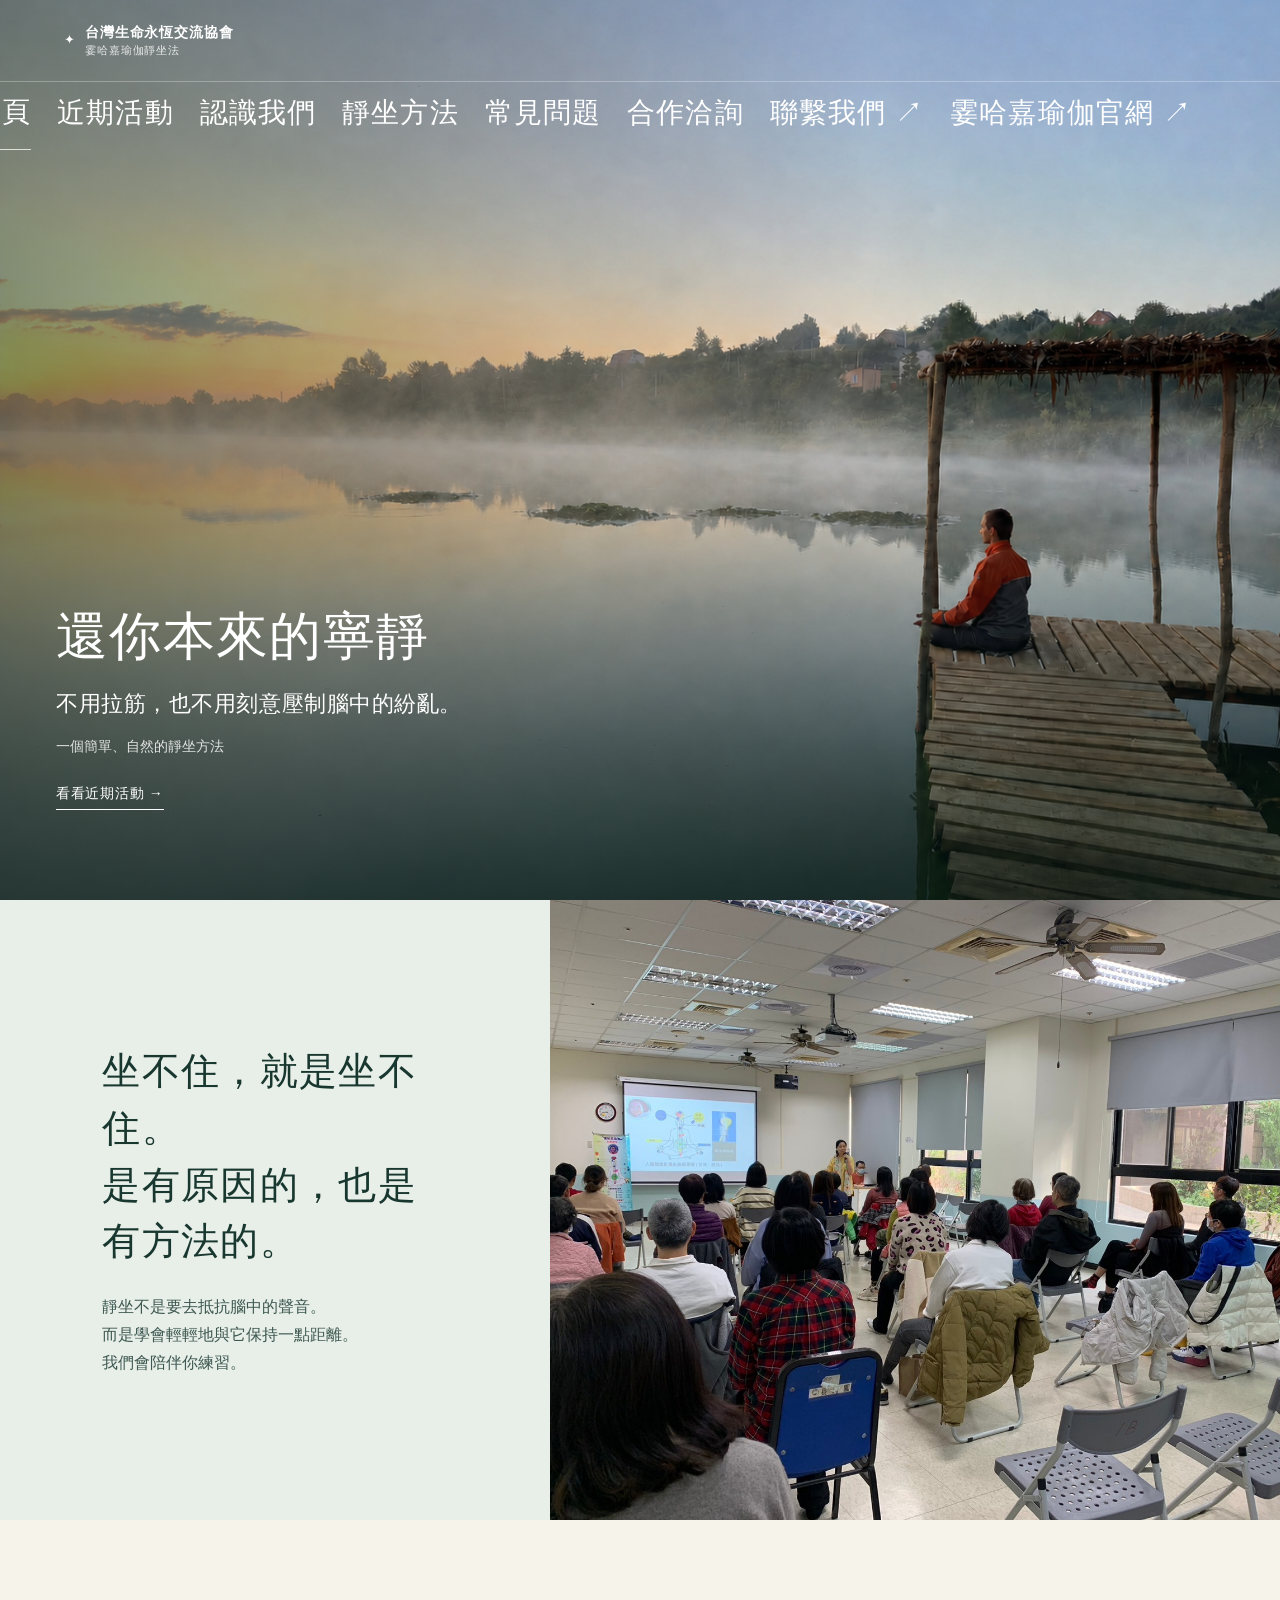
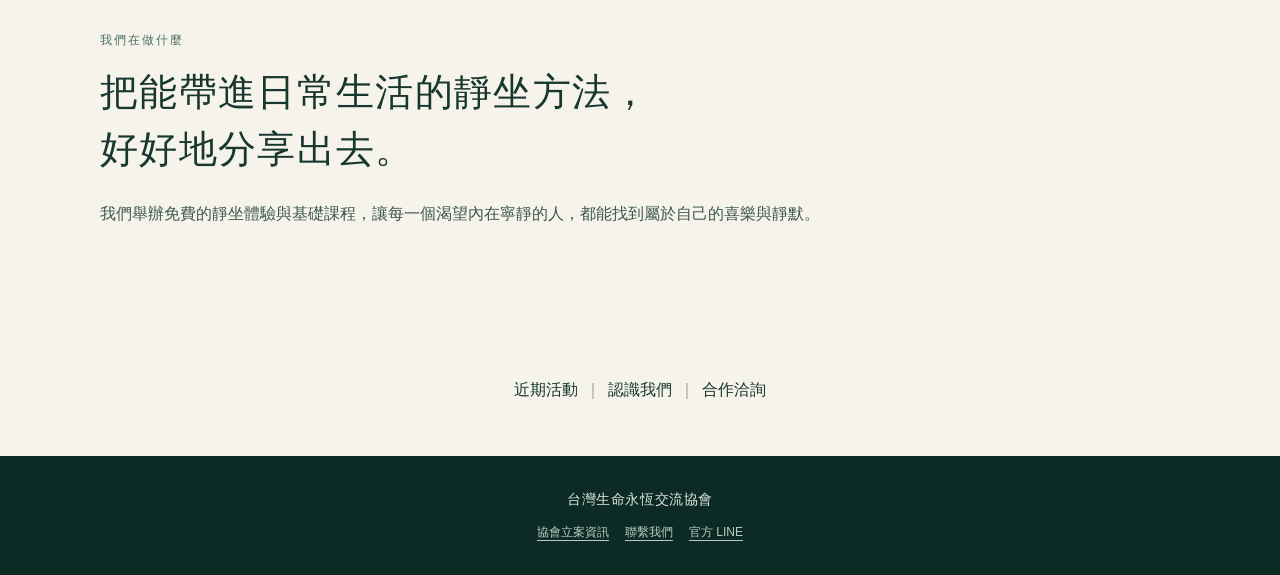
==== commit 477df2ba: "抽出六頁共用樣式與導覽程式" ====
--- a/index.html
+++ b/index.html
@@ -13,32 +13,24 @@
   <meta name="twitter:image" content="https://sahajayogatw.github.io/The-Silence-Within/assets/og.png?v=2">
   <link rel="canonical" href="https://sahajayogatw.github.io/The-Silence-Within/">
   <title>還你本來的寧靜｜霎哈嘉瑜伽靜坐法</title>
+  <link rel="stylesheet" href="assets/styles.css">
   <style>
-    :root{--ink:#17372f;--deep:#0d2b25;--lake:#496f65;--mist:#e8eee8;--paper:#f6f3eb;--line:rgba(23,55,47,.22);--serif:"Noto Serif TC","Songti TC","PMingLiU",serif;--sans:"Noto Sans TC","PingFang TC","Microsoft JhengHei",sans-serif}
-    *{box-sizing:border-box}html{scroll-behavior:smooth}body{margin:0;background:var(--paper);color:var(--ink);font-family:var(--sans);line-height:1.75}a{color:inherit}button{font:inherit}.site-header{position:absolute;inset:0 0 auto;z-index:10;height:70px;padding:0 18px;display:flex;align-items:center;color:#fff;border-bottom:1px solid rgba(255,255,255,.28)}
-    .brand{display:flex;align-items:center;gap:10px;text-decoration:none}.mark{font-size:13px}.brand-copy{display:flex;flex-direction:column;line-height:1.35}.brand-copy strong{font-family:var(--serif);font-size:13px;letter-spacing:.06em}.brand-copy span{font-size:11px;opacity:.84;letter-spacing:.08em}
-    .menu-button{margin-left:auto;width:44px;height:44px;border:0;background:transparent;color:inherit;display:grid;place-items:center;cursor:pointer}.menu-icon,.menu-icon:before,.menu-icon:after{content:"";display:block;width:23px;height:1px;background:currentColor;position:relative}.menu-icon:before{position:absolute;top:-7px}.menu-icon:after{position:absolute;top:7px}.menu-button[aria-expanded=true] .menu-icon{background:transparent}.menu-button[aria-expanded=true] .menu-icon:before{top:0;transform:rotate(45deg)}.menu-button[aria-expanded=true] .menu-icon:after{top:0;transform:rotate(-45deg)}
-    .mobile-nav{position:fixed;z-index:9;inset:0;background:var(--deep);color:#fff;padding:112px 24px 40px;display:flex;flex-direction:column;transform:translateY(-102%);transition:transform .3s ease}.mobile-nav.open{transform:none}.mobile-nav a{font-family:var(--serif);font-size:28px;text-decoration:none;padding:13px 0;border-bottom:1px solid rgba(255,255,255,.18)}.mobile-nav a[aria-current="page"]{border-bottom-color:rgba(255,255,255,.72)}.mobile-nav small{margin-top:auto;opacity:.65}
+    html{scroll-behavior:smooth}.site-header{border-bottom:1px solid rgba(255,255,255,.28)}.brand-copy span{opacity:.84}.menu-button{cursor:pointer}.mobile-nav{padding:112px 24px 40px;transition:transform .3s ease}.mobile-nav a{font-size:28px;padding:13px 0}
     .hero{height:100svh;min-height:620px;position:relative;display:flex;align-items:flex-end;color:#fff;overflow:hidden;background:#58736a}.hero img{position:absolute;inset:0;width:100%;height:100%;object-fit:cover;object-position:82% center}.hero:after{content:"";position:absolute;inset:0;background:linear-gradient(rgba(7,29,25,.24),rgba(7,29,25,.01) 58%,rgba(7,29,25,.82))}.hero-copy{position:relative;z-index:1;width:100%;padding:0 22px max(62px,calc(env(safe-area-inset-bottom) + 42px))}.hero h1{font-family:var(--serif);font-weight:500;font-size:clamp(33px,9.5vw,42px);line-height:1.2;letter-spacing:.025em;white-space:nowrap;margin:0 0 15px}.hero-lede{font-family:var(--serif);font-size:19px;line-height:1.65;letter-spacing:.025em;margin:0}.hero-note{font-size:13px;margin:13px 0 0;color:rgba(255,255,255,.84)}.line-link{display:inline-block;margin-top:18px;padding-bottom:4px;border-bottom:1px solid currentColor;text-decoration:none;font-size:14px;letter-spacing:.05em}
     .experience{background:var(--mist)}.experience-copy{padding:68px 22px 58px}.kicker{font-size:12px;letter-spacing:.17em;color:var(--lake);margin:0 0 13px}.experience h2,.work h2{font-family:var(--serif);font-weight:500;letter-spacing:.035em}.experience h2{font-size:clamp(30px,8.8vw,40px);line-height:1.5;margin:0 0 23px}.experience-text{font-size:16px;color:#3c5851;margin:0;max-width:34em}.experience-photo{display:block;width:100%;height:clamp(270px,42svh,420px);object-fit:cover;object-position:center 44%}
     .work{padding:72px 22px 68px;background:var(--paper)}.work h2{font-size:clamp(28px,8.2vw,38px);line-height:1.48;margin:0 0 22px}.work-copy{font-size:15px;color:#3c5851;margin:0;max-width:36em}.work .line-link{color:var(--ink);margin-top:25px}
     .gateways{padding:42px 22px}.gateway-list{display:flex;align-items:center;justify-content:center}.gateway{display:flex;align-items:center;text-decoration:none;font-family:var(--serif);font-size:15px;white-space:nowrap}.gateway:not(:last-child):after{content:"｜";margin:0 7px;color:#879993;font-family:var(--sans);font-weight:300}.gateway strong{font-weight:500}.gateway:active{color:var(--lake)}
-    footer{background:var(--deep);color:#dce5df;padding:42px 22px}.footer-meta{display:flex;align-items:baseline;flex-wrap:wrap;gap:5px 10px}.footer-name{font-family:var(--serif);font-size:clamp(11px,3.15vw,13px);line-height:1.7;letter-spacing:.01em;white-space:nowrap;margin:0}.footer-link{color:#b9cac2;font-size:12px;text-underline-offset:4px;white-space:nowrap}
     .mobile-line{display:inline}
     @media(max-width:599px){.mobile-line{display:block}.desktop-break{display:none}.experience h2{font-size:28px;line-height:1.55}}
-    @media(min-width:600px){.site-header{padding-inline:32px}.hero-copy,.experience-copy,.work,.gateways,footer{padding-left:max(32px,calc((100vw - 680px)/2));padding-right:max(32px,calc((100vw - 680px)/2))}}
+    @media(min-width:600px){.hero-copy,.experience-copy,.work,.gateways{padding-left:max(32px,calc((100vw - 680px)/2));padding-right:max(32px,calc((100vw - 680px)/2))}}
     @media(prefers-reduced-motion:reduce){html{scroll-behavior:auto}.mobile-nav{transition:none}}
-    .social-link{display:block;width:max-content;margin:14px auto 0;color:var(--lake);font-size:13px;text-decoration:none}
     @media(min-width:900px){
-      .site-header{height:82px;padding:0 clamp(44px,5vw,92px)}
-      .brand-copy strong{font-size:14px}.brand-copy span{font-size:11px}.menu-button{display:none}
-      .mobile-nav{position:absolute;z-index:11;inset:0 clamp(44px,5vw,92px) auto auto;height:82px;width:auto;padding:0;display:flex;flex-direction:row;align-items:center;gap:26px;background:transparent;transform:none;transition:none}
-      .mobile-nav a{font-family:var(--sans);font-size:13px;letter-spacing:.04em;padding:8px 0;border:0;white-space:nowrap}.mobile-nav a[aria-current="page"]{border-bottom:1px solid rgba(255,255,255,.75)}.mobile-nav small{display:none}
+      .brand-copy span{font-size:11px}.mobile-nav{gap:26px}.mobile-nav a{letter-spacing:.04em}
       .hero{min-height:700px}.hero img{object-position:center center}.hero:after{background:linear-gradient(90deg,rgba(7,29,25,.5) 0%,rgba(7,29,25,.18) 42%,rgba(7,29,25,.02) 68%),linear-gradient(0deg,rgba(7,29,25,.58),transparent 48%)}
       .hero-copy{width:min(1180px,calc(100% - 112px));margin:0 auto;padding:0 0 clamp(82px,10vh,118px)}.hero h1{font-size:clamp(50px,4.1vw,68px);margin-bottom:18px}.hero-lede{font-size:22px;line-height:1.6}.hero-note{font-size:14px}.line-link{font-size:14px;margin-top:22px}
       .experience{display:grid;grid-template-columns:minmax(430px,.86fr) minmax(560px,1.14fr);min-height:620px}.experience-copy{display:flex;flex-direction:column;justify-content:center;padding:80px clamp(60px,8vw,150px)}.experience h2{font-size:clamp(38px,3vw,50px);line-height:1.48}.experience-photo{height:100%;min-height:620px;object-position:center 44%}
       .work{padding:110px max(72px,calc((100vw - 1080px)/2)) 100px}.work h2{font-size:clamp(38px,3vw,48px);max-width:19em}.work-copy{font-size:16px;max-width:48em}
-      .gateways{padding:48px max(72px,calc((100vw - 1080px)/2)) 52px}.gateway{font-size:16px}.social-link{margin-top:17px}
+      .gateways{padding:48px max(72px,calc((100vw - 1080px)/2)) 52px}.gateway{font-size:16px}
     }
   </style>
 </head>
@@ -51,7 +43,7 @@
     <section class="work"><p class="kicker">我們在做什麼</p><h2><span class="mobile-line">把能帶進日常生活的</span><span class="mobile-line">靜坐方法，</span><br class="desktop-break"><span class="mobile-line">好好地分享出去。</span></h2><p class="work-copy">我們舉辦免費的靜坐體驗與基礎課程，讓每一個渴望內在寧靜的人，都能找到屬於自己的喜樂與靜默。</p></section>
     <section class="gateways" aria-label="主要入口"><div class="gateway-list"><a class="gateway" href="activities.html"><strong>近期活動</strong></a><a class="gateway" href="about.html"><strong>認識我們</strong></a><a class="gateway" href="cooperate.html"><strong>合作洽詢</strong></a></div></section>
   </main>
-  <footer style="background:#0d2b25;color:#dce5df;padding:32px 22px;text-align:center;font-family:'Noto Sans TC','PingFang TC','Microsoft JhengHei',sans-serif"><p style="margin:0 0 10px;font-family:'Noto Serif TC','Songti TC','PMingLiU',serif;font-size:14px;letter-spacing:.04em">台灣生命永恆交流協會</p><nav aria-label="協會資訊與聯絡方式" style="display:flex;flex-wrap:wrap;justify-content:center;gap:6px 16px;font-size:12px;color:#b9cac2"><a href="about.html#association-title" style="color:inherit;text-underline-offset:4px">協會立案資訊</a><a href="https://docs.google.com/forms/d/e/1FAIpQLSfNof_KQOU9m71T4J-Yn13YoA4w-m708eal8SSy8WgQqDBzGQ/viewform?usp=publish-editor" target="_blank" rel="noopener" style="color:inherit;text-underline-offset:4px">聯繫我們</a><a href="https://lin.ee/pckyV9F" target="_blank" rel="noopener" style="color:inherit;text-underline-offset:4px">官方 LINE</a></nav></footer>
-  <script>const b=document.querySelector('.menu-button'),n=document.querySelector('.mobile-nav');function closeMenu(){b.setAttribute('aria-expanded','false');b.setAttribute('aria-label','開啟主要導覽');n.classList.remove('open');document.body.style.overflow=''}b.addEventListener('click',()=>{const o=b.getAttribute('aria-expanded')!=='true';b.setAttribute('aria-expanded',String(o));b.setAttribute('aria-label',o?'關閉主要導覽':'開啟主要導覽');n.classList.toggle('open',o);document.body.style.overflow=o?'hidden':''});n.querySelectorAll('a').forEach(a=>a.addEventListener('click',closeMenu));document.addEventListener('keydown',e=>{if(e.key==='Escape')closeMenu()});</script>
+  <footer><p class="footer-name">台灣生命永恆交流協會</p><nav class="footer-meta" aria-label="協會資訊與聯絡方式"><a class="footer-link" href="about.html#association-title">協會立案資訊</a><a class="footer-link" href="https://docs.google.com/forms/d/e/1FAIpQLSfNof_KQOU9m71T4J-Yn13YoA4w-m708eal8SSy8WgQqDBzGQ/viewform?usp=publish-editor" target="_blank" rel="noopener">聯繫我們</a><a class="footer-link" href="https://lin.ee/pckyV9F" target="_blank" rel="noopener">官方 LINE</a></nav></footer>
+  <script src="assets/nav.js"></script>
 </body>
 </html>
--- a/assets/styles.css
+++ b/assets/styles.css
@@ -0,0 +1,37 @@
+:root{--ink:#17372f;--deep:#0d2b25;--lake:#496f65;--mist:#e8eee8;--paper:#f6f3eb;--line:rgba(23,55,47,.22);--serif:"Noto Serif TC","Songti TC","PMingLiU",serif;--sans:"Noto Sans TC","PingFang TC","Microsoft JhengHei",sans-serif}
+*{box-sizing:border-box}
+body{margin:0;background:var(--paper);color:var(--ink);font-family:var(--sans);line-height:1.75}
+a{color:inherit}
+button{font:inherit}
+.site-header{position:absolute;inset:0 0 auto;z-index:10;height:70px;padding:0 18px;display:flex;align-items:center;color:#fff}
+.brand{display:flex;align-items:center;gap:10px;text-decoration:none}
+.mark{font-size:13px}
+.brand-copy{display:flex;flex-direction:column;line-height:1.35}
+.brand-copy strong{font-family:var(--serif);font-size:13px;letter-spacing:.06em}
+.brand-copy span{font-size:11px;letter-spacing:.08em}
+.menu-button{margin-left:auto;width:44px;height:44px;border:0;background:transparent;color:inherit;display:grid;place-items:center}
+.menu-icon,.menu-icon:before,.menu-icon:after{content:"";display:block;width:23px;height:1px;background:currentColor;position:relative}
+.menu-icon:before{position:absolute;top:-7px}
+.menu-icon:after{position:absolute;top:7px}
+.menu-button[aria-expanded=true] .menu-icon{background:transparent}
+.menu-button[aria-expanded=true] .menu-icon:before{top:0;transform:rotate(45deg)}
+.menu-button[aria-expanded=true] .menu-icon:after{top:0;transform:rotate(-45deg)}
+.mobile-nav{position:fixed;z-index:9;inset:0;background:var(--deep);color:#fff;display:flex;flex-direction:column;transform:translateY(-102%)}
+.mobile-nav.open{transform:none}
+.mobile-nav a{font-family:var(--serif);text-decoration:none;border-bottom:1px solid rgba(255,255,255,.18)}
+.mobile-nav a[aria-current="page"]{border-bottom-color:rgba(255,255,255,.72)}
+.mobile-nav small{margin-top:auto;opacity:.65}
+footer{background:var(--deep);color:#dce5df;padding:32px 22px;text-align:center}
+.footer-name{font-family:var(--serif);font-size:14px;letter-spacing:.04em;margin:0 0 10px}
+.footer-meta{display:flex;flex-wrap:wrap;justify-content:center;gap:6px 16px;font-size:12px;color:#b9cac2}
+.footer-link{color:inherit;text-underline-offset:4px}
+@media(min-width:600px){.site-header{padding-inline:32px}}
+@media(min-width:900px){
+  .site-header{height:82px;padding:0 clamp(44px,5vw,92px)}
+  .brand-copy strong{font-size:14px}
+  .menu-button{display:none}
+  .mobile-nav{position:absolute;z-index:11;inset:0 clamp(44px,5vw,92px) auto auto;height:82px;width:auto;padding:0;display:flex;flex-direction:row;align-items:center;background:transparent;transform:none;transition:none}
+  .mobile-nav a{font-family:var(--sans);font-size:13px;padding:8px 0;border:0;white-space:nowrap}
+  .mobile-nav a[aria-current="page"]{border-bottom:1px solid rgba(255,255,255,.75)}
+  .mobile-nav small{display:none}
+}
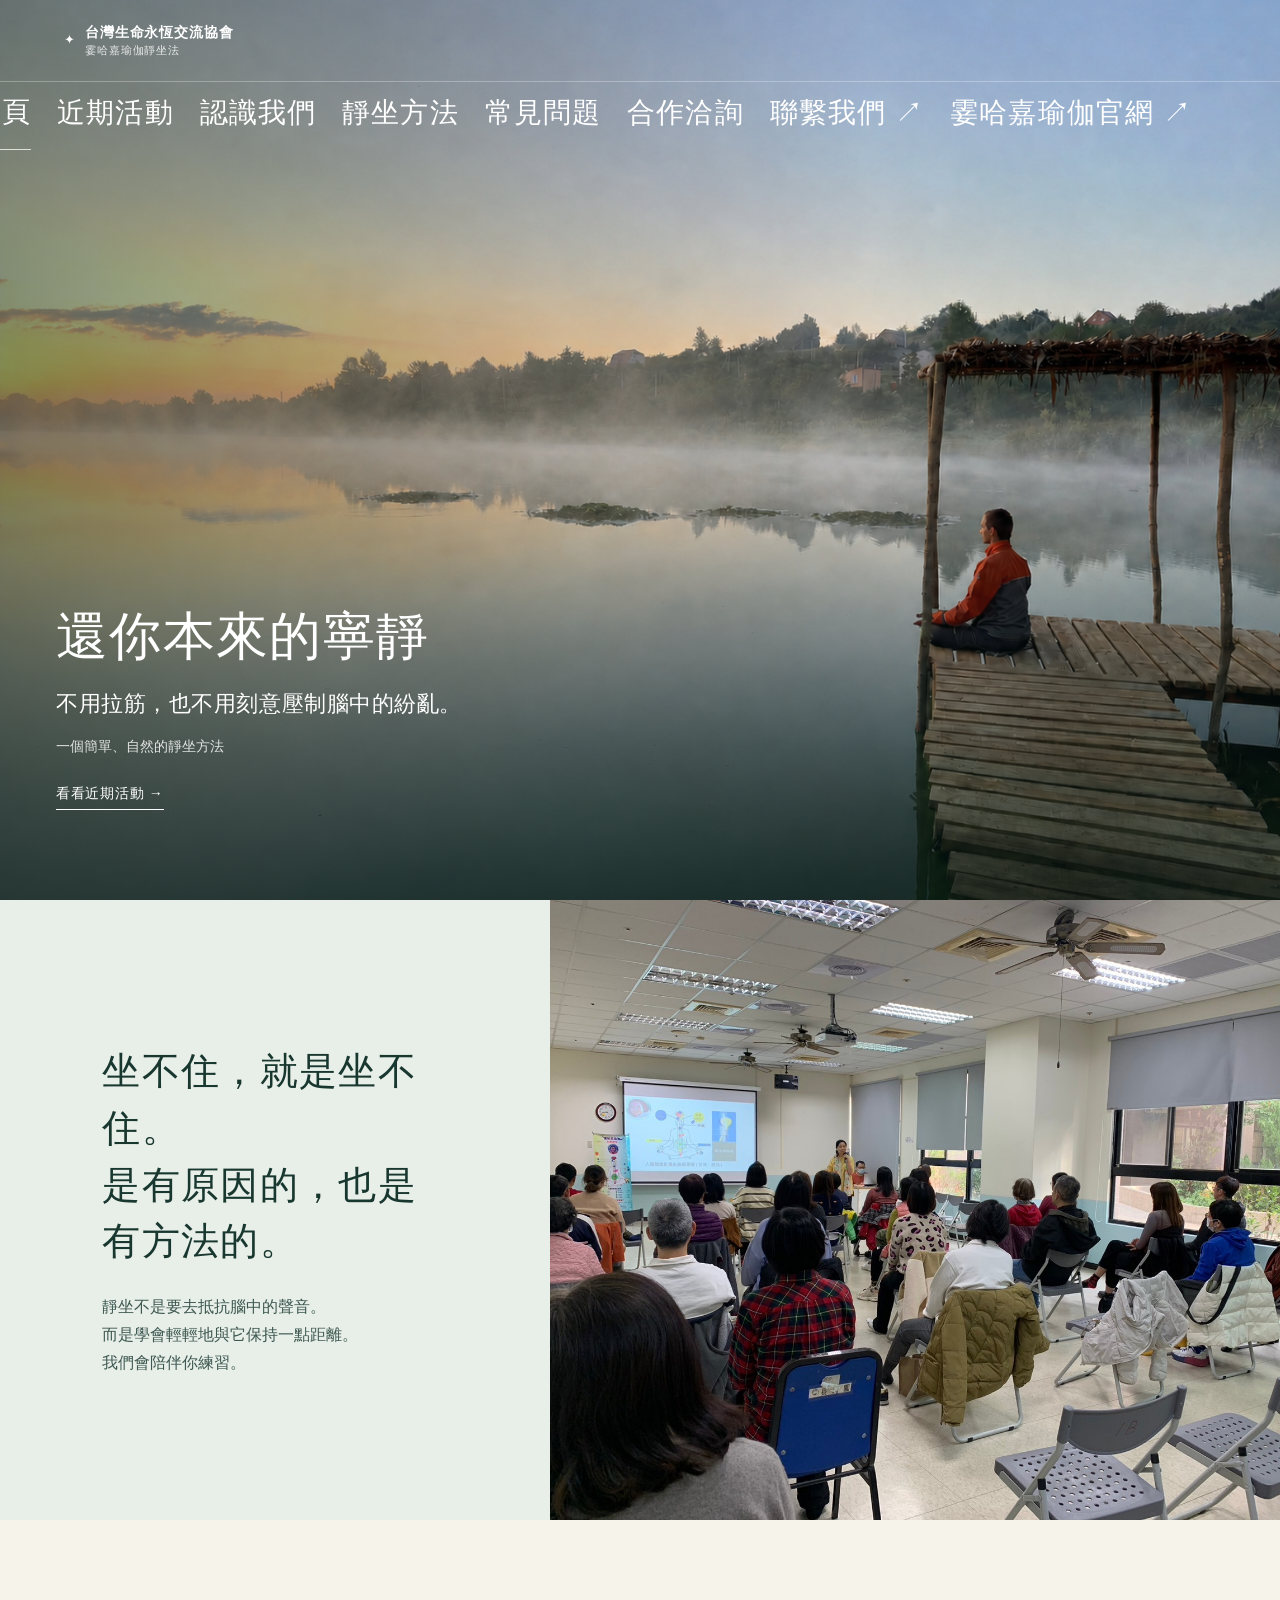
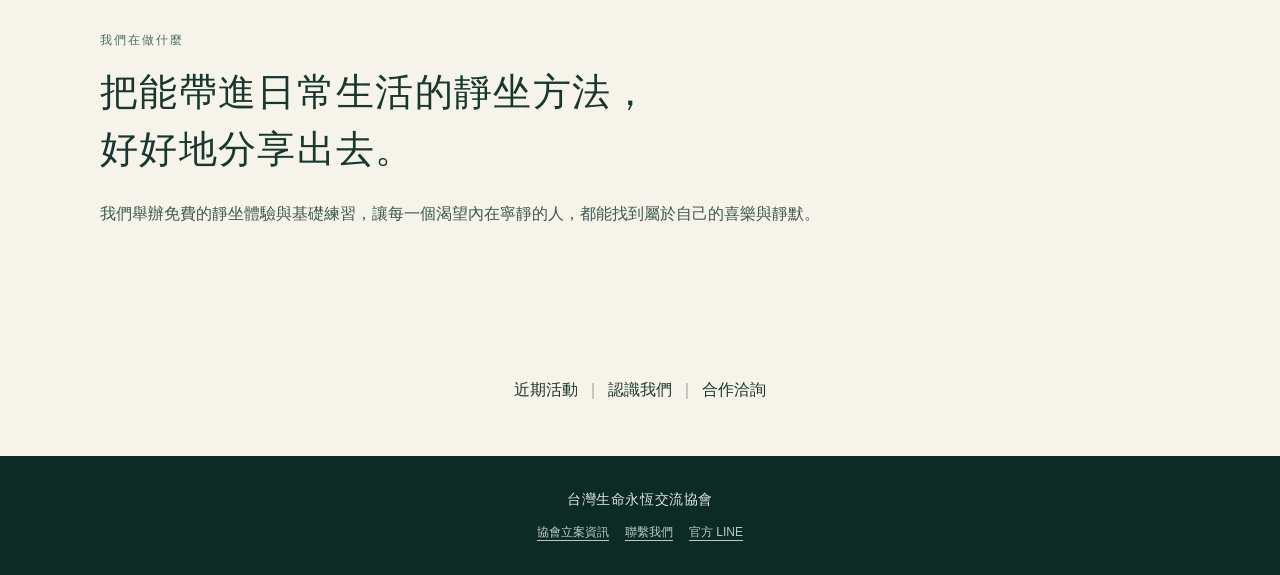
==== commit cab16f5c: "Add files via upload" ====
--- a/index.html
+++ b/index.html
@@ -1,49 +1,49 @@
-<!doctype html>
-<html lang="zh-Hant">
-<head>
-  <meta charset="utf-8">
-  <meta name="viewport" content="width=device-width,initial-scale=1,viewport-fit=cover">
-  <meta name="robots" content="noindex, noarchive">
-  <meta property="og:type" content="website">
-  <meta property="og:title" content="還你本來的寧靜｜霎哈嘉瑜伽靜坐法">
-  <meta property="og:description" content="一個簡單、自然，適合初學者的靜坐方法。">
-  <meta property="og:url" content="https://sahajayogatw.github.io/The-Silence-Within/">
-  <meta property="og:image" content="https://sahajayogatw.github.io/The-Silence-Within/assets/og.png?v=2">
-  <meta name="twitter:card" content="summary_large_image">
-  <meta name="twitter:image" content="https://sahajayogatw.github.io/The-Silence-Within/assets/og.png?v=2">
-  <link rel="canonical" href="https://sahajayogatw.github.io/The-Silence-Within/">
-  <title>還你本來的寧靜｜霎哈嘉瑜伽靜坐法</title>
-  <link rel="stylesheet" href="assets/styles.css">
-  <style>
-    html{scroll-behavior:smooth}.site-header{border-bottom:1px solid rgba(255,255,255,.28)}.brand-copy span{opacity:.84}.menu-button{cursor:pointer}.mobile-nav{padding:112px 24px 40px;transition:transform .3s ease}.mobile-nav a{font-size:28px;padding:13px 0}
-    .hero{height:100svh;min-height:620px;position:relative;display:flex;align-items:flex-end;color:#fff;overflow:hidden;background:#58736a}.hero img{position:absolute;inset:0;width:100%;height:100%;object-fit:cover;object-position:82% center}.hero:after{content:"";position:absolute;inset:0;background:linear-gradient(rgba(7,29,25,.24),rgba(7,29,25,.01) 58%,rgba(7,29,25,.82))}.hero-copy{position:relative;z-index:1;width:100%;padding:0 22px max(62px,calc(env(safe-area-inset-bottom) + 42px))}.hero h1{font-family:var(--serif);font-weight:500;font-size:clamp(33px,9.5vw,42px);line-height:1.2;letter-spacing:.025em;white-space:nowrap;margin:0 0 15px}.hero-lede{font-family:var(--serif);font-size:19px;line-height:1.65;letter-spacing:.025em;margin:0}.hero-note{font-size:13px;margin:13px 0 0;color:rgba(255,255,255,.84)}.line-link{display:inline-block;margin-top:18px;padding-bottom:4px;border-bottom:1px solid currentColor;text-decoration:none;font-size:14px;letter-spacing:.05em}
-    .experience{background:var(--mist)}.experience-copy{padding:68px 22px 58px}.kicker{font-size:12px;letter-spacing:.17em;color:var(--lake);margin:0 0 13px}.experience h2,.work h2{font-family:var(--serif);font-weight:500;letter-spacing:.035em}.experience h2{font-size:clamp(30px,8.8vw,40px);line-height:1.5;margin:0 0 23px}.experience-text{font-size:16px;color:#3c5851;margin:0;max-width:34em}.experience-photo{display:block;width:100%;height:clamp(270px,42svh,420px);object-fit:cover;object-position:center 44%}
-    .work{padding:72px 22px 68px;background:var(--paper)}.work h2{font-size:clamp(28px,8.2vw,38px);line-height:1.48;margin:0 0 22px}.work-copy{font-size:15px;color:#3c5851;margin:0;max-width:36em}.work .line-link{color:var(--ink);margin-top:25px}
-    .gateways{padding:42px 22px}.gateway-list{display:flex;align-items:center;justify-content:center}.gateway{display:flex;align-items:center;text-decoration:none;font-family:var(--serif);font-size:15px;white-space:nowrap}.gateway:not(:last-child):after{content:"｜";margin:0 7px;color:#879993;font-family:var(--sans);font-weight:300}.gateway strong{font-weight:500}.gateway:active{color:var(--lake)}
-    .mobile-line{display:inline}
-    @media(max-width:599px){.mobile-line{display:block}.desktop-break{display:none}.experience h2{font-size:28px;line-height:1.55}}
-    @media(min-width:600px){.hero-copy,.experience-copy,.work,.gateways{padding-left:max(32px,calc((100vw - 680px)/2));padding-right:max(32px,calc((100vw - 680px)/2))}}
-    @media(prefers-reduced-motion:reduce){html{scroll-behavior:auto}.mobile-nav{transition:none}}
-    @media(min-width:900px){
-      .brand-copy span{font-size:11px}.mobile-nav{gap:26px}.mobile-nav a{letter-spacing:.04em}
-      .hero{min-height:700px}.hero img{object-position:center center}.hero:after{background:linear-gradient(90deg,rgba(7,29,25,.5) 0%,rgba(7,29,25,.18) 42%,rgba(7,29,25,.02) 68%),linear-gradient(0deg,rgba(7,29,25,.58),transparent 48%)}
-      .hero-copy{width:min(1180px,calc(100% - 112px));margin:0 auto;padding:0 0 clamp(82px,10vh,118px)}.hero h1{font-size:clamp(50px,4.1vw,68px);margin-bottom:18px}.hero-lede{font-size:22px;line-height:1.6}.hero-note{font-size:14px}.line-link{font-size:14px;margin-top:22px}
-      .experience{display:grid;grid-template-columns:minmax(430px,.86fr) minmax(560px,1.14fr);min-height:620px}.experience-copy{display:flex;flex-direction:column;justify-content:center;padding:80px clamp(60px,8vw,150px)}.experience h2{font-size:clamp(38px,3vw,50px);line-height:1.48}.experience-photo{height:100%;min-height:620px;object-position:center 44%}
-      .work{padding:110px max(72px,calc((100vw - 1080px)/2)) 100px}.work h2{font-size:clamp(38px,3vw,48px);max-width:19em}.work-copy{font-size:16px;max-width:48em}
-      .gateways{padding:48px max(72px,calc((100vw - 1080px)/2)) 52px}.gateway{font-size:16px}
-    }
-  </style>
-</head>
-<body>
-  <header class="site-header"><a class="brand" href="#top"><span class="mark" aria-hidden="true">✦</span><span class="brand-copy"><strong>台灣生命永恆交流協會</strong><span>霎哈嘉瑜伽靜坐法</span></span></a><button class="menu-button" type="button" aria-label="開啟主要導覽" aria-expanded="false"><span class="menu-icon"></span></button></header>
-  <nav class="mobile-nav" aria-label="主要導覽"><a href="index.html" aria-current="page">首頁</a><a href="activities.html">近期活動</a><a href="about.html">認識我們</a><a href="meditation.html">靜坐方法</a><a href="faq.html">常見問題</a><a href="cooperate.html">合作洽詢</a><a href="https://docs.google.com/forms/d/e/1FAIpQLSfNof_KQOU9m71T4J-Yn13YoA4w-m708eal8SSy8WgQqDBzGQ/viewform?usp=publish-editor" target="_blank" rel="noopener">聯繫我們 ↗</a><a href="https://sahajayoga-tw.com/" target="_blank" rel="noopener">霎哈嘉瑜伽官網 ↗</a><small>簡單、自然，從親身體驗開始。</small></nav>
-  <main id="top">
-    <section class="hero"><img src="assets/home-lake-clean.png" alt="清晨薄霧中的湖面，一位練習者在水邊安靜靜坐"><div class="hero-copy"><h1>還你本來的寧靜</h1><p class="hero-lede"><span class="mobile-line">不用拉筋，也不用刻意</span><span class="mobile-line">壓制腦中的紛亂。</span></p><p class="hero-note">一個簡單、自然的靜坐方法</p><a class="line-link" href="activities.html">看看近期活動 →</a></div></section>
-    <section class="experience"><div class="experience-copy"><h2><span class="mobile-line">坐不住，就是坐不住。</span><br class="desktop-break"><span class="mobile-line">是有原因的，</span><span class="mobile-line">也是有方法的。</span></h2><p class="experience-text">靜坐不是要去抵抗腦中的聲音。<br>而是學會輕輕地與它保持一點距離。<br>我們會陪伴你練習。</p></div><img class="experience-photo" src="assets/about-class.jpg" alt="真實課程中，參與者一起安靜練習靜坐"></section>
-    <section class="work"><p class="kicker">我們在做什麼</p><h2><span class="mobile-line">把能帶進日常生活的</span><span class="mobile-line">靜坐方法，</span><br class="desktop-break"><span class="mobile-line">好好地分享出去。</span></h2><p class="work-copy">我們舉辦免費的靜坐體驗與基礎課程，讓每一個渴望內在寧靜的人，都能找到屬於自己的喜樂與靜默。</p></section>
-    <section class="gateways" aria-label="主要入口"><div class="gateway-list"><a class="gateway" href="activities.html"><strong>近期活動</strong></a><a class="gateway" href="about.html"><strong>認識我們</strong></a><a class="gateway" href="cooperate.html"><strong>合作洽詢</strong></a></div></section>
-  </main>
-  <footer><p class="footer-name">台灣生命永恆交流協會</p><nav class="footer-meta" aria-label="協會資訊與聯絡方式"><a class="footer-link" href="about.html#association-title">協會立案資訊</a><a class="footer-link" href="https://docs.google.com/forms/d/e/1FAIpQLSfNof_KQOU9m71T4J-Yn13YoA4w-m708eal8SSy8WgQqDBzGQ/viewform?usp=publish-editor" target="_blank" rel="noopener">聯繫我們</a><a class="footer-link" href="https://lin.ee/pckyV9F" target="_blank" rel="noopener">官方 LINE</a></nav></footer>
-  <script src="assets/nav.js"></script>
-</body>
-</html>
+<!doctype html>
+<html lang="zh-Hant">
+<head>
+  <meta charset="utf-8">
+  <meta name="viewport" content="width=device-width,initial-scale=1,viewport-fit=cover">
+  <meta name="robots" content="noindex, noarchive">
+  <meta property="og:type" content="website">
+  <meta property="og:title" content="還你本來的寧靜｜霎哈嘉瑜伽靜坐法">
+  <meta property="og:description" content="一個簡單、自然，適合初學者的靜坐方法。">
+  <meta property="og:url" content="https://sahajayogatw.github.io/The-Silence-Within/">
+  <meta property="og:image" content="https://sahajayogatw.github.io/The-Silence-Within/assets/og.png?v=2">
+  <meta name="twitter:card" content="summary_large_image">
+  <meta name="twitter:image" content="https://sahajayogatw.github.io/The-Silence-Within/assets/og.png?v=2">
+  <link rel="canonical" href="https://sahajayogatw.github.io/The-Silence-Within/">
+  <title>還你本來的寧靜｜霎哈嘉瑜伽靜坐法</title>
+  <link rel="stylesheet" href="assets/styles.css">
+  <style>
+    html{scroll-behavior:smooth}.site-header{border-bottom:1px solid rgba(255,255,255,.28)}.brand-copy span{opacity:.84}.menu-button{cursor:pointer}.mobile-nav{padding:112px 24px 40px;transition:transform .3s ease}.mobile-nav a{font-size:28px;padding:13px 0}
+    .hero{height:100svh;min-height:620px;position:relative;display:flex;align-items:flex-end;color:#fff;overflow:hidden;background:#58736a}.hero img{position:absolute;inset:0;width:100%;height:100%;object-fit:cover;object-position:82% center}.hero:after{content:"";position:absolute;inset:0;background:linear-gradient(rgba(7,29,25,.24),rgba(7,29,25,.01) 58%,rgba(7,29,25,.82))}.hero-copy{position:relative;z-index:1;width:100%;padding:0 22px max(62px,calc(env(safe-area-inset-bottom) + 42px))}.hero h1{font-family:var(--serif);font-weight:500;font-size:clamp(33px,9.5vw,42px);line-height:1.2;letter-spacing:.025em;white-space:nowrap;margin:0 0 15px}.hero-lede{font-family:var(--serif);font-size:19px;line-height:1.65;letter-spacing:.025em;margin:0}.hero-note{font-size:13px;margin:13px 0 0;color:rgba(255,255,255,.84)}.line-link{display:inline-block;margin-top:18px;padding-bottom:4px;border-bottom:1px solid currentColor;text-decoration:none;font-size:14px;letter-spacing:.05em}
+    .experience{background:var(--mist)}.experience-copy{padding:68px 22px 58px}.kicker{font-size:12px;letter-spacing:.17em;color:var(--lake);margin:0 0 13px}.experience h2,.work h2{font-family:var(--serif);font-weight:500;letter-spacing:.035em}.experience h2{font-size:clamp(30px,8.8vw,40px);line-height:1.5;margin:0 0 23px}.experience-text{font-size:16px;color:#3c5851;margin:0;max-width:34em}.experience-photo{display:block;width:100%;height:clamp(270px,42svh,420px);object-fit:cover;object-position:center 44%}
+    .work{padding:72px 22px 68px;background:var(--paper)}.work h2{font-size:clamp(28px,8.2vw,38px);line-height:1.48;margin:0 0 22px}.work-copy{font-size:15px;color:#3c5851;margin:0;max-width:36em}.work .line-link{color:var(--ink);margin-top:25px}
+    .gateways{padding:42px 22px}.gateway-list{display:flex;align-items:center;justify-content:center}.gateway{display:flex;align-items:center;text-decoration:none;font-family:var(--serif);font-size:15px;white-space:nowrap}.gateway:not(:last-child):after{content:"｜";margin:0 7px;color:#879993;font-family:var(--sans);font-weight:300}.gateway strong{font-weight:500}.gateway:active{color:var(--lake)}
+    .mobile-line{display:inline}
+    @media(max-width:599px){.mobile-line{display:block}.desktop-break{display:none}.experience h2{font-size:28px;line-height:1.55}}
+    @media(min-width:600px){.hero-copy,.experience-copy,.work,.gateways{padding-left:max(32px,calc((100vw - 680px)/2));padding-right:max(32px,calc((100vw - 680px)/2))}}
+    @media(prefers-reduced-motion:reduce){html{scroll-behavior:auto}.mobile-nav{transition:none}}
+    @media(min-width:900px){
+      .brand-copy span{font-size:11px}.mobile-nav{gap:26px}.mobile-nav a{letter-spacing:.04em}
+      .hero{min-height:700px}.hero img{object-position:center center}.hero:after{background:linear-gradient(90deg,rgba(7,29,25,.5) 0%,rgba(7,29,25,.18) 42%,rgba(7,29,25,.02) 68%),linear-gradient(0deg,rgba(7,29,25,.58),transparent 48%)}
+      .hero-copy{width:min(1180px,calc(100% - 112px));margin:0 auto;padding:0 0 clamp(82px,10vh,118px)}.hero h1{font-size:clamp(50px,4.1vw,68px);margin-bottom:18px}.hero-lede{font-size:22px;line-height:1.6}.hero-note{font-size:14px}.line-link{font-size:14px;margin-top:22px}
+      .experience{display:grid;grid-template-columns:minmax(430px,.86fr) minmax(560px,1.14fr);min-height:620px}.experience-copy{display:flex;flex-direction:column;justify-content:center;padding:80px clamp(60px,8vw,150px)}.experience h2{font-size:clamp(38px,3vw,50px);line-height:1.48}.experience-photo{height:100%;min-height:620px;object-position:center 44%}
+      .work{padding:110px max(72px,calc((100vw - 1080px)/2)) 100px}.work h2{font-size:clamp(38px,3vw,48px);max-width:19em}.work-copy{font-size:16px;max-width:48em}
+      .gateways{padding:48px max(72px,calc((100vw - 1080px)/2)) 52px}.gateway{font-size:16px}
+    }
+  </style>
+</head>
+<body>
+  <header class="site-header"><a class="brand" href="#top"><span class="mark" aria-hidden="true">✦</span><span class="brand-copy"><strong>台灣生命永恆交流協會</strong><span>霎哈嘉瑜伽靜坐法</span></span></a><button class="menu-button" type="button" aria-label="開啟主要導覽" aria-expanded="false"><span class="menu-icon"></span></button></header>
+  <nav class="mobile-nav" aria-label="主要導覽"><a href="index.html" aria-current="page">首頁</a><a href="activities.html">近期活動</a><a href="about.html">認識我們</a><a href="meditation.html">靜坐方法</a><a href="faq.html">常見問題</a><a href="cooperate.html">合作洽詢</a><a href="https://docs.google.com/forms/d/e/1FAIpQLSfNof_KQOU9m71T4J-Yn13YoA4w-m708eal8SSy8WgQqDBzGQ/viewform?usp=publish-editor" target="_blank" rel="noopener">聯繫我們 ↗</a><a href="https://sahajayoga-tw.com/" target="_blank" rel="noopener">霎哈嘉瑜伽官網 ↗</a><small>簡單、自然，從親身體驗開始。</small></nav>
+  <main id="top">
+    <section class="hero"><img src="assets/home-lake-clean.png" alt="清晨薄霧中的湖面，一位練習者在水邊安靜靜坐"><div class="hero-copy"><h1>還你本來的寧靜</h1><p class="hero-lede"><span class="mobile-line">不用拉筋，也不用刻意</span><span class="mobile-line">壓制腦中的紛亂。</span></p><p class="hero-note">一個簡單、自然的靜坐方法</p><a class="line-link" href="activities.html">看看近期活動 →</a></div></section>
+    <section class="experience"><div class="experience-copy"><h2><span class="mobile-line">坐不住，就是坐不住。</span><br class="desktop-break"><span class="mobile-line">是有原因的，</span><span class="mobile-line">也是有方法的。</span></h2><p class="experience-text">靜坐不是要去抵抗腦中的聲音。<br>而是學會輕輕地與它保持一點距離。<br>我們會陪伴你練習。</p></div><img class="experience-photo" src="assets/about-class.jpg" alt="真實練習中，參與者一起安靜練習靜坐"></section>
+    <section class="work"><p class="kicker">我們在做什麼</p><h2><span class="mobile-line">把能帶進日常生活的</span><span class="mobile-line">靜坐方法，</span><br class="desktop-break"><span class="mobile-line">好好地分享出去。</span></h2><p class="work-copy">我們舉辦免費的靜坐體驗與基礎練習，讓每一個渴望內在寧靜的人，都能找到屬於自己的喜樂與靜默。</p></section>
+    <section class="gateways" aria-label="主要入口"><div class="gateway-list"><a class="gateway" href="activities.html"><strong>近期活動</strong></a><a class="gateway" href="about.html"><strong>認識我們</strong></a><a class="gateway" href="cooperate.html"><strong>合作洽詢</strong></a></div></section>
+  </main>
+  <footer><p class="footer-name">台灣生命永恆交流協會</p><nav class="footer-meta" aria-label="協會資訊與聯絡方式"><a class="footer-link" href="about.html#association-title">協會立案資訊</a><a class="footer-link" href="https://docs.google.com/forms/d/e/1FAIpQLSfNof_KQOU9m71T4J-Yn13YoA4w-m708eal8SSy8WgQqDBzGQ/viewform?usp=publish-editor" target="_blank" rel="noopener">聯繫我們</a><a class="footer-link" href="https://lin.ee/pckyV9F" target="_blank" rel="noopener">官方 LINE</a></nav></footer>
+  <script src="assets/nav.js"></script>
+</body>
+</html>
--- a/assets/styles.css
+++ b/assets/styles.css
@@ -25,6 +25,10 @@
 .footer-name{font-family:var(--serif);font-size:14px;letter-spacing:.04em;margin:0 0 10px}
 .footer-meta{display:flex;flex-wrap:wrap;justify-content:center;gap:6px 16px;font-size:12px;color:#b9cac2}
 .footer-link{color:inherit;text-underline-offset:4px}
+.page-links .page-link-row{display:grid;grid-template-columns:repeat(3,auto);justify-content:center;align-items:center;column-gap:0;row-gap:10px}
+.page-links .page-link-row a{white-space:nowrap;text-align:center}
+.page-links .page-link-row a[aria-current="page"]{opacity:.48;pointer-events:none}
+.page-links .page-link-row a:nth-child(3):after,.page-links .page-link-row a:last-child:after{display:none}
 @media(min-width:600px){.site-header{padding-inline:32px}}
 @media(min-width:900px){
   .site-header{height:82px;padding:0 clamp(44px,5vw,92px)}
@@ -34,4 +38,6 @@
   .mobile-nav a{font-family:var(--sans);font-size:13px;padding:8px 0;border:0;white-space:nowrap}
   .mobile-nav a[aria-current="page"]{border-bottom:1px solid rgba(255,255,255,.75)}
   .mobile-nav small{display:none}
+  .page-links .page-link-row{display:flex;gap:0}
+  .page-links .page-link-row a:nth-child(3):after{display:inline}
 }
